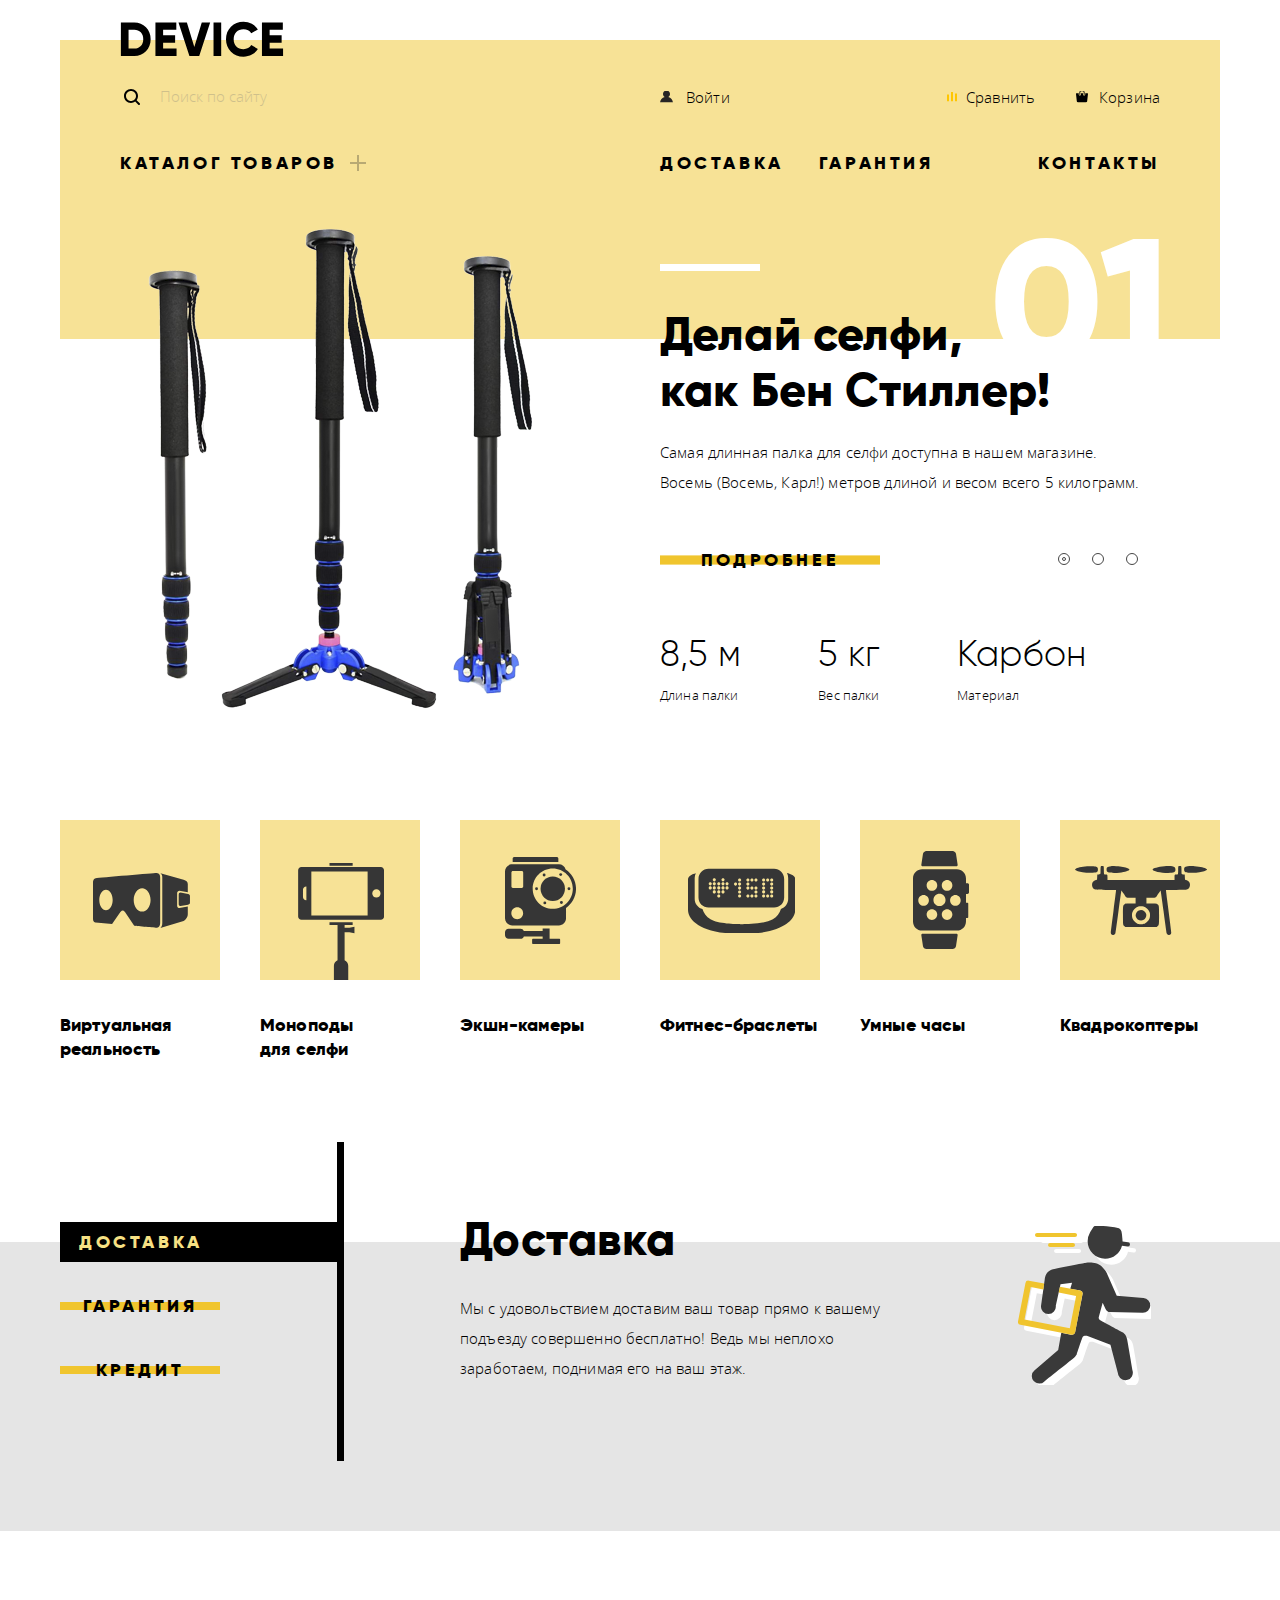
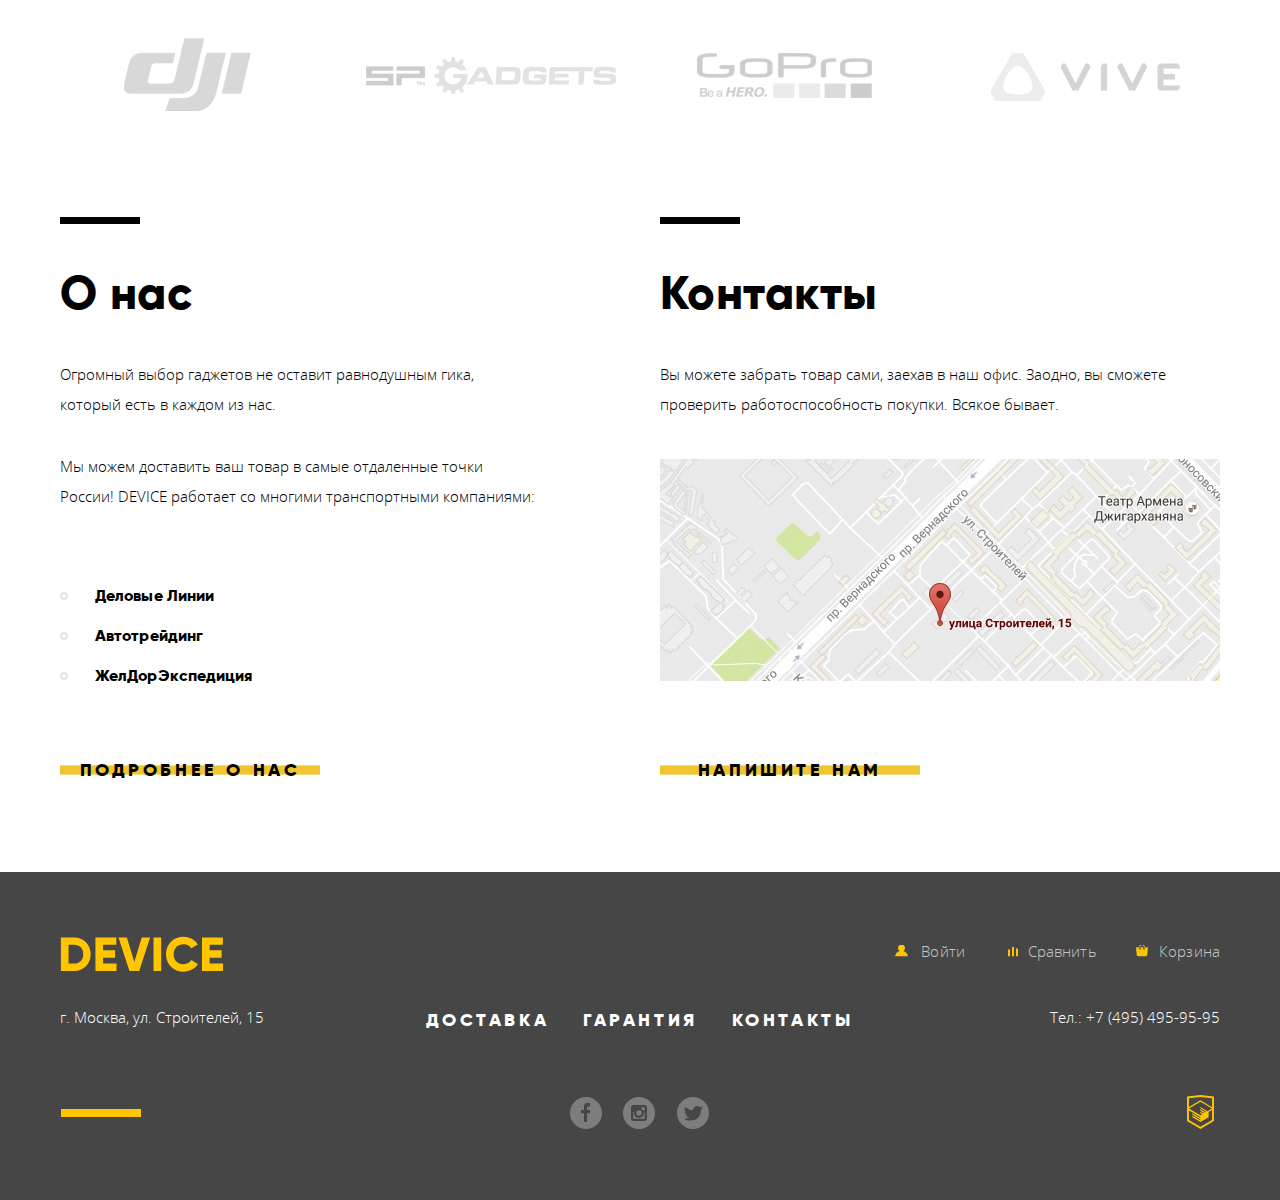
==== index.html @ e6d57156 "удалил нескольк о лишних стилей" ====
<!DOCTYPE html>
<html lang="ru">
  <head>
    <meta charset="utf-8">
    <title>DEVICE | Интернет-магазин гаджетов</title>
    <link href="css/normalize.css" rel="stylesheet">
    <link href="css/style.css" rel="stylesheet">
  </head>
  <body>

    <!-- Шапка сайта -->
    <header class="main-header">
      <nav class="main-navigation">
        <a class="logo-top-margin">
          <img src="img/logo.svg" alt="Логотип «Девайс»" width="164" height="36">
        </a>
        <div class="navigation">
          <ul class="user-navigation list-style behavior">
            <li>
              <form class="search" action="https://echo.htmlacademy.ru" method="post">
                <input class="search-input" type="text" name="search" placeholder="Поиск по сайту" required>
                <button type="submit" class="search-button">Найти</button>
              </form>
            </li>
            <!-- Потом будет формой? -->
          </ul>
          <ul class="user-navigation list-style behavior">
            <li class="login-link"><a class="enter" href="log-in.html">Войти</a></li>
            <li class="compare"><a href="compare.html">Сравнить</a></li>
            <li class="cart"><a href="cart.html">Корзина</a></li>
          </ul>
        </div>
        <div class="navigation">
          <ul class="site-navigation list-style behavior">
          <li class="catalog-pop-up">
              <a href="catalog-all.html">Каталог товаров</a>
              <div class="pop-up-container">
                <ul class="catalog-menu-pop-up list-style">
                  <li><a href="virtual-reality.html">Виртуальная реальность</a></li>
                  <li><a href="catalog.html">Моноподы для селфи</a></li>
                  <li><a href="action-cameras.html">Экшн-камеры</a></li>
                </ul>
                <ul class="catalog-menu-pop-up list-style">
                  <li><a href="trackers.html">Фитнес-браслеты</a></li>
                  <li><a href="smart-watch.html">Умные часы</a></li>
                </ul>
                <ul class="catalog-menu-pop-up list-style">
                  <li><a href="quadrocopters.html">Квадрокоптеры</a></li>
                </ul>
              </div>
            </li>
          </ul>
          <ul class="site-navigation list-style behavior">
            <li><a href="deliverance.html">Доставка</a></li>
            <li class="warranty"><a href="warranty.html">Гарантия</a></li>
            <li><a href="contacts.html">Контакты</a></li>
          </ul>
        </div>
      </nav>
    </header>

    <!-- Главный блок -->
    <main>
      <div class="container">
        <h1 class="visually-hidden">Магазин гаджетов DEVICE</h1>

        <!-- Слайдер -->
        <section class="slider">
          <div class="slider-container">
            <h2 class="visually-hidden">Хиты продаж</h2>
            <input class="visually-hidden" type="radio" name="toggle" id="product-1" checked>
            <input class="visually-hidden" type="radio" name="toggle" id="product-2">
            <input class="visually-hidden" type="radio" name="toggle" id="product-3">
            <div class="slider-controls">
              <label class="slider-controls-item slider-controls-item--1" for="product-1">Первый</label>
              <label class="slider-controls-item slider-controls-item--2" for="product-2">Второй</label>
              <label class="slider-controls-item slider-controls-item--3" for="product-3">Третий</label>
            </div>
            <ul class="slider-list">

              <li class="slider-card">
                <div class="slider-item">
                  <p class="slider-item-heading">Делай селфи,<br> как Бен Стиллер!</p>
                  <p>Самая длинная палка для селфи доступна в&nbsp;нашем магазине.<br> Восемь (Восемь, Карл!) метров длиной и&nbsp;весом всего 5&nbsp;килограмм.</p>
                  <a class="more-about-us yellow-button" href="ben-stillers-selfie.html">Подробнее</a>
                  <ul class="slider-item-options">
                    <li>
                      <p class="option-heading">Длина палки</p>
                      <p>8,5 м</p>
                    </li>
                    <li>
                      <p class="option-heading">Вес палки</p>
                      <p>5 кг</p>
                    </li>
                    <li>
                      <p class="option-heading">Материал</p>
                      <p>Карбон</p>
                    </li>
                  </ul>
                </div>
                <div class="slider-item-image">
                  <img src="img/slider-1.png" alt="Фото самой длинной палки для селфи" width="384" height="486">
                </div>
              </li>

              <li class="slider-card">
                <div class="slider-item">
                  <p class="slider-item-heading">Худеем<br> правильно!</p>
                  <p>Мотивирующие фитнес-браслеты помогут найти в&nbsp;себе силы не&nbsp;пропускать занятия и&nbsp;соблюдать диету.</p>
                  <a class="more-about-us yellow-button" href="trackers.html">Подробнее</a>
                  <ul class="slider-item-options">
                    <li>
                      <p class="option-heading">Без подзарядки</p>
                      <p>48 часов</p>
                    </li>
                  </ul>
                </div>
                <div class="slider-item-image">
                  <img src="img/slider-2.png" alt="Изображение фитнес браслета. Надпись на браслете «Я вижу, что ты снова ешь»" width="345" height="486">
                </div>
              </li>

              <li class="slider-card">
                <div class="slider-item">
                  <p class="slider-item-heading">Порхает как бабочка,<br> жалит как пчела!</p>
                  <p>Этот обычный, на&nbsp;первый взгляд, квадрокоптер оснащен<br> мощным лазером, замаскированным под стандартную камеру.</p>
                  <a class="more-about-us yellow-button" href="laser-quadrocopter.html">Подробнее</a>
                  <ul class="slider-item-options">
                    <li>
                      <p class="option-heading">Дальность полета</p>
                      <p>800 м</p>
                    </li>
                    <li>
                      <p class="option-heading">Радиус поражения</p>
                      <p>50 м</p>
                    </li>
                  </ul>
                </div>
                <div class="slider-item-image">
                  <img src="img/slider-3.png" alt="изображение лазерного квадрокоптера" width="526" height="334">
                </div>
              </li>

            </ul>
          </div>
        </section>
        <section class="range-of-items">
          <h2 class="visually-hidden">Ассортимент</h2>
          <ul class="range-of-items-flex">
            <li class="range-item">
              <a class="range-item-link" href="virtual-reality.html">Виртуальная реальность<span></span></a>
              <p class="range-item-heading"><a href="virtual-reality.html">Виртуальная реальность</a></p>
            </li>
            <li class="range-item">
              <a class="range-item-link" href="catalog.html">Моноподы для селфи<span></span></a>
              <p class="range-item-heading"><a href="catalog.html">Моноподы<br> для селфи</a></p>
            </li>
            <li class="range-item">
              <a class="range-item-link" href="action-cameras.html">Экшн-камеры<span></span></a>
              <p class="range-item-heading"><a href="action-cameras.html">Экшн-камеры</a></p>

            </li>
            <li class="range-item">
              <a class="range-item-link" href="trackers.html">Фитнес-браслеты<span></span></a>
              <p class="range-item-heading"><a href="trackers.html">Фитнес-браслеты</a></p>

            </li>
            <li class="range-item">
              <a class="range-item-link" href="smart-watch.html">Умные часы<span></span></a>
              <p class="range-item-heading"><a href="smart-watch.html">Умные часы</a></p>

            </li>
            <li class="range-item">
              <a class="range-item-link" href="quadrocopters.html">Квадрокоптеры<span></span></a>
              <p class="range-item-heading"><a href="quadrocopters.html">Квадрокоптеры</a></p>

            </li>
          </ul>
        </section>
      </div>

      <section class="advantages-slider">
        <div class="advantages-slider-container container">
          <h2 class="visually-hidden">Наши Преимущества</h2>
          <input class="visually-hidden" type="radio" id="delivery" name="advantages" checked>
          <input class="visually-hidden" type="radio" id="warranty" name="advantages">
          <input class="visually-hidden" type="radio" id="credit" name="advantages">
          <ul class="advantages-slider-controls">
            <li><label class="yellow-button slider-controls-item--1" for="delivery">Доставка</label></li>
            <li><label class="yellow-button slider-controls-item--2" for="warranty">Гарантия</label></li>
            <li><label class="yellow-button slider-controls-item--3" for="credit">Кредит</label></li>
          </ul>
          <ul class="advantages-slider-list">
            <li class="advantages-slider-item">
              <h3>Доставка</h3>
              <p>Мы&nbsp;с&nbsp;удовольствием доставим ваш товар прямо к&nbsp;вашему подъезду совершенно бесплатно! Ведь мы&nbsp;неплохо заработаем, поднимая его на&nbsp;ваш этаж.</p>
            </li>
            <li class="advantages-slider-item">
              <h3>Гарантия</h3>
              <p>Если из-за возгорания купленного у&nbsp;нас товара у&nbsp;вас сгорит дом&nbsp;&mdash; не&nbsp;переживайте, мы&nbsp;выдадим вам новый.<br> Товар, не&nbsp;дом, конечно&nbsp;же.</p>
            </li>
            <li class="advantages-slider-item">
              <h3>Кредит</h3>
              <p>Залезть в&nbsp;долговую яму стало проще! Кредитные<br> консультанты подберут для вас наиболее выгодные<br> условия кредита. Выгодные для нашего банка, разумеется.</p>
            </li>
          </ul>
        </div>
      </section>
      <div class="container">
        <section class="our-partners">
          <h2 class="visually-hidden">Наши Партнеры</h2>
          <ul class="partners-flex">
            <li><a href="dji.com">dji</a></li>
            <li><a href="sp-gadjets.com">sp gadjets</a></li>
            <li><a href="go-pro.com">go pro</a></li>
            <li><a href="vive.com">vive</a></li>
          </ul>
        </section>

        <div class="info-container">
          <section class="about-us info-section">
            <h2>О&nbsp;нас</h2>
            <div class="about-us-wrapper">
              <p>Огромный выбор гаджетов не&nbsp;оставит равнодушным гика, который есть в&nbsp;каждом из&nbsp;нас.</p>
              <p>Мы&nbsp;можем доставить ваш товар в&nbsp;самые отдаленные точки России! DEVICE работает со&nbsp;многими транспортными компаниями:</p>
              <ul>
                <li>Деловые Линии</li>
                <li>Автотрейдинг</li>
                <li>ЖелДорЭкспедиция</li>
              </ul>
            </div>
              <a class="more-about-us yellow-button" href="more-about.html">Подробнее о&nbsp;нас</a>
          </section>

          <section class="contacts info-section">
            <h2>Контакты</h2>
            <p>Вы&nbsp;можете забрать товар сами, заехав в&nbsp;наш офис. Заодно, вы&nbsp;сможете проверить работоспособность покупки. Всякое бывает.</p>
            <div class="map">
              <a href="big-map.html" class="big-map-js"><img src="img/map.jpg" alt="Адрес на карте" width="560" height="222">Увеличить карту с адресом</a>
            </div>
              <a class="write-us-link more-about-us yellow-button" href="write-us.html">Напишите нам</a>
          </section>
        </div>
      </div>
    </main>

    <!-- Подвал сайта -->
    <footer class="main-footer">
      <div class="footer-container">
        <nav class="secondary-navigation">
          <div class="navigation-row">
            <a class="site-logo">
              <img src="img/logo-yellow.svg" alt="Логотип «Девайс»" width="164" height="36">
            </a>
            <ul class="user-navigation user-navigation-behavior nav-main list-style ">
              <li class="login-link"><a class="enter-bottom login-link-footer" href="log-in.html">Войти</a></li>
              <li class="compare"><a class="compare-footer" href="compare.html">Сравнить</a></li>
              <li class="cart"><a class="cart-footer" href="cart.html">Корзина</a></li>
            </ul>
          </div>
          <div class="site-navigation-flex">
            <ul class="site-navigation site-navigation-behavior list-style">
              <li><a href="deliverance.html">Доставка</a></li>
              <li><a href="warranty.html">Гарантия</a></li>
              <li><a href="contacts.html">Контакты</a></li>
            </ul>
            <address class="address">
              <span>г. Москва, ул. Строителей, 15</span>
            </address>
            <address class="address phone">
              <a href="tel:+74954959595">Тел.: +7 (495) 495-95-95</a>
            </address>
            </div>
          </nav>
          <div class="footer-social-flex">
            <ul class="footer-social list-style">
              <li><a class="social-image" href="facebook.com"><img src="img/fb.svg" width="32" height="32" alt="Ссылка на паблик в Фейсбуке">Фейсбук</a></li>
              <li><a class="social-image" href="instagram.com"><img src="img/instagram.svg" width="32" height="32" alt="Ссылка на паблик в Инстаграме">Инстаграм</a></li>
              <li><a class="social-image" href="twitter.com"><img src="img/twitter.svg" width="32" height="32" alt="Ссылка на паблик в Твиттере">Твиттер</a></li>
            </ul>
            <a class="copyright" href="https://htmlacademy.ru/intensive/htmlcss"><img src="img/logo-html.svg" width="27" height="35" alt="Сссылка на страницу интенсивов">Профессиональный онлайн‑курс HTML и CSS</a>
          </div>
      </div>
    </footer>

    <form class="modal write-us-form" action="https://echo.htmlacademy.ru" method="post">
      <div class="write-us-form-container">
        <p class="write-us-form-item">
          <label for="full-name">Ваше имя:</label><br>
          <input type="text" name="full-name" placeholder="Имя Фамилия" id="full-name" required>
        </p>
        <p class="write-us-form-item">
          <label for="email">Ваш e-mail</label><br>
          <input type="text" name="email" placeholder="email@example.com" id="email" required>
        </p>
        <p class="write-us-form-item grow">
          <label for="text">Текст письма</label><br>
          <textarea name="white-us-text" placeholder="В свободной форме" rows="6" id="text"></textarea>
        </p>
        <button class="close-button" type="button"></button>
        <button type="submit" class="yellow-button">Отправить</button>
      </div>
    </form>
    <div class="modal big-map">
      <iframe src="https://www.google.com/maps/embed?pb=!1m18!1m12!1m3!1d3372.7730923632944!2d37.525248474622984!3d55.68710295928225!2m3!1f0!2f0!3f0!3m2!1i1024!2i768!4f13.1!3m3!1m2!1s0x46b54cf65f5c8955%3A0x694710ccd55501e!2z0YPQuy4g0KHRgtGA0L7QuNGC0LXQu9C10LksIDE1LCDQnNC-0YHQutCy0LAsIDExOTMxMQ!5e0!3m2!1sru!2sru!4v1553247876348" width="960" height="559" frameborder="0" style="border:0" allowfullscreen></iframe>
      <p><img src="img/map-big.jpg" alt="Адрес на карте" width="960" height="559"></p>
      <button class="close-button" type="button"></button>
    </div>

    <script src="js/script.js"></script>
  </body>
</html>
---- css/style.css ----
@font-face {
    font-family: "Gilroy";
    src: url("../fonts/gilroyextrabold.woff2") format("woff2"),
         url("../fonts/gilroyextrabold.woff") format("woff");
    font-weight: 800;
    font-style: normal;

}

@font-face {
    font-family: "Gilroy";
    src: url("../fonts/gilroylight.woff2") format("woff2"),
         url("../fonts/gilroylight.woff") format("woff");
    font-weight: 300;
    font-style: normal;

}

@font-face {
  font-family: "Open Sans";
  src: local("Open Sans Light"), local("OpenSans-Light"),
       url("../fonts/opensanslight.woff2") format("woff2"),
       url("../fonts/opensanslight.woff") format("woff");
  font-weight: 300;
  font-style: normal;
}

@keyframes animate {
  0% {
    transform: translateX(-10%);
  };

  100% {
    transform: translateX(110%);
  }
}

body {
  margin: 0;
  padding: 0;
  font-family: "Open Sans", "Arial", sans-serif;
  font-weight: 300;
  font-size: 15px;
  color: #000000;
  line-height: 30px;
  letter-spacing: 0.01em;
  background-color: #ffffff;
}

img {
  max-width: 100%;
  height: auto;
}

.list-style {
  list-style: none;
  padding:0;
  margin: 0;
}

.page-title {
  font-family: "Gilroy", "Arial", sans-serif;
  font-weight: 800;
  font-size: 47px;
  line-height: 48px;
  margin: 0;
  padding: 0;
  margin-bottom: 24px;
}

.breadcrumbs a,
.breadcrumbs-current {
  text-decoration: none;
  color: rgba(0, 0, 0, 0.3);
  padding-right: 37px;
}

.filter ul {
  line-height: 24px;
}

.filter-option:not(:last-child) {
  margin-bottom: 16px;
}

.filter fieldset {
  border-style: none;
  padding: 0;
}

.fieldset-border {
  border-top: 2px solid black;
  margin-bottom: 39px;
}

.fieldset-border legend {
  padding-top: 10px;
  margin-bottom: 26px;
}

.filter legend {
  font-family: "Gilroy", "Arial", sans-serif;
  font-weight: 800;
  font-size: 18px;
  line-height: 24px;
}

.filter-input:disabled + label {
  color: #a6a6a6;
}

.filter label {
  position: relative;
  display: inline-block;
  vertical-align: top;
  margin-left: 40px;
}

.bluetooth-radio {
  line-height: 23px;
  margin-top: 0;
  margin-bottom: 17px;
}

.bluetooth-radio:last-child {
  margin-bottom: 0;
}

input[type="checkbox"] + label::before {
  content: "";
  position: absolute;
  top: 50%;
  left: -40px;
  width: 19px;
  height: 19px;
  margin-top: -12px;
  border: 2px solid #000000;
  border-radius: 3px;
}

input[type="radio"] + label::before {
  content: "";
  position: absolute;
  top: 50%;
  left: -40px;
  width: 17px;
  height: 17px;
  margin-top: -12px;
  border: 4px solid #000000;
  border-radius: 50%;
}

input[type="checkbox"]:checked + label::before {
  content: "";
  position: absolute;
  top: 50%;
  left: -40px;
  width: 25px;
  height: 24px;
  margin-top: -12px;
  background-image: url("../img/checkbox-on.svg");
  background-repeat: no-repeat;
  border: 0;
}

input[type="radio"]:checked + label::before {
  content: "";
  position: absolute;
  top: 50%;
  left: -40px;
  width: 25px;
  height: 24px;
  margin-top: -12px;
  background-image: url("../img/radio-on.svg");
  background-repeat: no-repeat;
  border: 0;
}

input[type="checkbox"] + label:hover::before,
input[type="radio"] + label:hover::before {
  opacity: 0.6;
}

input[type="checkbox"] + label:active::before,
input[type="radio"] + label:active::before {
  opacity: 1;
}

input[type="checkbox"]:disabled + label::before,
input[type="radio"]:disabled + label::before {
  opacity: 0.25;
}

input[type="checkbox"]:focus + label,
input[type="radio"]:focus + label {
  outline: 2px solid rgb(125, 173, 217);
}

.catalog-item-flex {
  margin: 0;
}

.catalog-item-flex a {
  font-family: "Gilroy", "Arial", sans-serif;
  font-weight: 800;
  font-size: 18px;
  text-decoration: none;
  color: #000000;
}

.catalog-item-image {
  margin: 0;
  margin-bottom: 31px;
  font-size: 0;
  line-height: 0;
  position: relative;
}

.catalog-item-image:hover img {
  opacity: 0.7;
}

.catalog-item-image img {
  position: relative;
}

.new::after {
  position: absolute;
  top: 26px;
  right: 25px;
  width: 56px;
  height: 56px;

  content: "new";
  font-family: "Gilroy", "Arial", sans-serif;
  font-weight: 800;
  font-size: 14px;
  line-height: 60px;
  text-align: center;
  text-transform: uppercase;

  color: rgba(0, 0, 0, 0.2);
  border: 2px solid rgba(0, 0, 0, 0.2);
  border-radius: 50%;
}

 .catalog-item-image button{
  display: none;
}

.catalog-item-image:hover .yellow-button {
  display: block;
  position: absolute;
  top: 50%;
  left: 50%;
  transform: translate(-50%, -50%);
}

.catalog-item-image:hover .add-for-comparing {
  display: block;
  position: absolute;
  bottom: 140px;
  left: 50%;
  transform: translateX(-50%);
  margin-top: -40px;
  border: 0;
  padding: 0;
  margin: 0;
  background-color: transparent;
  font-size: 13px;
  color: rgba(0, 0, 0, 0.5);
  z-index: 2;
}

.catalog-item-image .add-for-comparing:hover {
  color: rgba(0, 0, 0, 1);
}

.catalog-item-image .add-for-comparing:active {
  color: rgba(0, 0, 0, 0.2);
}

.behavior a:hover,
.search-input:hover,
.sort-items a:hover,
.breadcrumbs a:hover {
  color: rgba(0, 0, 0, 0.6);
}

.breadcrumbs a:active {
  color: rgba(0, 0, 0, 0.1);
}

.behavior a:hover::before {
  opacity: 0.6;
}

.behavior a:active {
  color: rgba(0, 0, 0, 0.3);
}

.site-logo:hover {
  opacity: 0.6;
}

.behavior a:active::before,
.site-logo:active {
  opacity: 0.3;
}

.search-input:valid,
.search-input:focus{
  opacity: 1;
  border: 0;
}

.main-header {
  width: 1160px;
  padding: 40px 20px 0px 20px;
  margin: 0 auto;
}

.main-navigation {
  padding: 0 60px;
  background-color: #f7e296;
  padding-bottom: 22px;
}

.logo-top-margin {
  display: inline-block;
  vertical-align: top;
  margin-top: -19px;
}

.main-header .user-navigation {
  display: flex;
  justify-content: space-between;
  align-items: center;
  width: 500px;
}

.user-navigation li {
  width: 100px;
}

.user-navigation li:first-child {
  width: 260px;
}

.nav-main li:first-child {
  width: 100px;
}

.user-navigation li:last-child {
  text-align: right;
}

.navigation {
  display: flex;
  justify-content: space-between;
  margin-bottom: 25px;
}

.secondary-navigation .login-link {
  text-align: right;
  margin-right: 18px;
}

.compare-catalog {
  margin-right: 17px;
}

.column-right {
  display: flex;
  justify-content: flex-end;
}

.main-navigation a {
  color: rgba(0, 0, 0, 1);
  text-decoration: none;
}

.main-navigation .logged-in {
  color: rgba(0, 0, 0, 0.3);
}

.main-header .site-navigation {
  display: flex;
  justify-content: space-between;
  width: 500px;
}

.main-navigation .warranty {
  margin-right: auto;
  padding-left: 35px;
}

.site-navigation a {
  font-family: "Gilroy", "Arial", sans-serif;
  font-weight: 800;
  font-size: 18px;
  line-height: 24px;
  text-transform: uppercase;
  letter-spacing: 0.2em;
}

.catalog-menu-pop-up:first-child {
  width: 240px;
}

.catalog-menu-pop-up:nth-child(2) {
  width: 200px;
}

.catalog-menu-pop-up a {
  font-family:"Open Sans", "Arial", sans-serif;
  font-weight: 300;
  text-transform: none;
  letter-spacing: 0.01em;
  font-size: 15px;
  line-height: 36px;
}

.catalog-pop-up {
  position: relative;
  padding-right: 30px;
}

.pop-up-container {
  display: none;
  position: absolute;
}

.catalog-pop-up:hover .pop-up-container {
  display: flex;
  width: 1040px;
  left: -60px;
  padding: 24px 60px 27px;
  background-color: #f7e296;
  z-index: 2;
}

.catalog-pop-up::after {
  content: "";
  position: absolute;
  top: 50%;
  right: 2px;
  width: 16px;
  height: 16px;
  transform: translateY(-50%);
  background-image: url("../img/plus.svg");
}

.about-us p:not(:last-of-type),
.contacts p {
  margin: 0;
  margin-bottom: 32px;
}

.about-us p:last-of-type {
  margin: 0;
  margin-bottom: 65px;
  letter-spacing: normal;
}

.about-us h2,
.contacts h2,
.advantages-slider h3
 {
  font-family: "Gilroy", "Arial", sans-serif;
  font-weight: 800;
  font-size: 47px;
  line-height: 48px;
  margin: 0;
  margin-bottom: 42px;
  letter-spacing: 0.01em;
}

.about-us {
  letter-spacing: 0.1px;
}
.about-us ul {
  font-size: 16px;
  line-height: 40px;
  font-family: "Gilroy", "Arial", sans-serif;
  font-weight: 800;
  margin: 0;
  margin-bottom: 51px;
  padding: 0;
  list-style-type: none;
}

.about-us li {
  position: relative;
  padding-left: 35px;
}

.about-us li::before {
  content: "";
  position: absolute;
  top: 50%;
  left: 0;
  width: 4px;
  height: 4px;
  transform: translateY(-50%);
  background-color: #ffffff;
  border: 2px solid #e5e5e5;
  border-radius: 50%;
}

.container {
  width: 1160px;
  margin: 0px auto;
  padding: 0 20px;
}

.info-container {
  display: flex;
  justify-content: space-between;
  padding-top: 72px;
  margin-bottom: 79px;
}

.info-container p {
  letter-spacing: 0;
}

.visually-hidden {
  position: absolute;

  width: 1px;
  height: 1px;
  margin: -1px;
  border: 0;
  padding: 0;

  white-space: nowrap;

  clip-path: inset(100%);
  clip: rect(0 0 0 0);
  overflow: hidden;
}
.about-us-wrapper {
  width: 477px;
}

.info-section {
  width: 560px;
  position: relative;
}

.info-section::before {
  content: "";
  position: absolute;
  top: -52px;
  width: 80px;
  height: 7px;
  background-color: black;
}

.main-footer {
  background-color: #464646;
  list-style: none;
}

.main-footer a {
  text-decoration: none;
  color: #ffffff;
}

.user-navigation-behavior a {
  color: rgba(255, 255, 255, 0.7);
}

.user-navigation-behavior a:hover,
.site-navigation-behavior a {
  color: rgba(255, 255, 255, 1);
}

.site-navigation-behavior a:hover {
  color: rgba(255, 255, 255, 0.6);
}

.user-navigation-behavior a:active,
.site-navigation-behavior a:active {
  color: rgba(255, 255, 255, 0.3);
}

.user-navigation-behavior a:hover::before,
.footer-social a:hover,
.copyright:hover {
  opacity: 0.6;
}

.user-navigation-behavior a:active::before,
.footer-social a:active,
.copyright:active {
  opacity: 0.3;
}

.copyright {
  font-size: 0;
}

.address {
  letter-spacing: normal;
}

.address span {
  font-style: normal;
  color: #ffffff;
  position: relative;
}

.address span::before {
  content: "";
  position: absolute;
  top: 102px;
  left: 1px;
  height: 8px;
  width: 80px;
  background-color: #ffc600;
}

.modal {
  position: fixed;
  top: 100px;
  left: 50%;
  display: none;
  transform: translateX(-50%);
  box-shadow: 0 10px 20px 0 rgba(4, 6, 6, 0.4);
  width: 960px;
  background-color: white;
  z-index: 5;
}

.big-map {
  line-height: 0;
}

.modal-show {
  display: block;
  animation-name: animate;
  animation-duration: 0.5s;
  animation-iteration-count: 1;
  animation-timing-function: ease;
}

.modal iframe {
  position: relative;
  z-index: 2;

  border: none;
}

.big-map p {
  position: absolute;
  top: 0;
  left: 0;
  z-index: 1;
  line-height: 0;
  margin: 0;
}

.map {
  margin-bottom: 66px;
  font-size: 0;
  line-height: 0;
  padding-top: 8px;
}

.map a {
  font-size: 0;
}

.write-us-form-container {
  display: flex;
  position: relative;
  padding: 100px 100px 80px 100px;
  flex-wrap: wrap;
  justify-content: space-between;
  flex-grow: 1;
}

.close-button {
  content: "";
  position: absolute;
  top: 20px;
  right: 20px;
  width: 55px;
  height: 55px;
  border: 0;
  border-radius: 50%;
  background-image: url("../img/modal-close.svg");
  background-repeat: no-repeat;
  opacity: 0.5;
  z-index: 3;

}

.write-us-form-item {
  flex-basis: 320px;
  padding: 0;
  margin: 0;
}

.write-us-form-item input,
.write-us-form-item textarea {
   width: 320px;
   border: 0;
   background-color: #f2f2f2;
   font-size: 14px;
   line-height: 18px;
   color: inherit;
   padding: 16px 20px;
   outline: none;
}

.write-us-form-item input:hover,
.write-us-form-item textarea:hover {
  background-color: #eaeaea;
}

.write-us-form-item input:focus,
.write-us-form-item textarea:focus {
  outline: 3px solid #f0c52e;
}

.write-us-form-item input:invalid,
.write-us-form-item textarea:invalid {
  background-color: #f6dada;
}

.write-us-form-item textarea {
   width: 720px;
   resize: none;
 }

.write-us-form-item input::placeholder,
.write-us-form-item textarea::placeholder {
  color: rgba(0, 0, 0, 0.4);
}

.write-us-form-item label {
  font-family: "Gilroy", "Arial", sans-serif;
  font-weight: 800;
  font-size: 18px;
  line-height: 24px;
  letter-spacing: 0.01em;
}

.grow {
  flex-grow: 1;
  margin-top: 40px;
}

.footer-container {
  width: 1160px;
  margin: 0px auto;
  padding: 64px 20px 55px 20px;
  background-color: #464646;
}

.navigation-row {
  display: flex;
  justify-content: space-between;
  align-items: flex-start;
  margin-bottom: 27px;
}

.main-footer .user-navigation {
  display: flex;
  justify-content: space-between;
  width: 480px;
}

 .main-footer .nav-main {
  width: 355px;
 }

.site-navigation-flex {
  display: flex;
  justify-content: space-between;
  margin-bottom: 63px;
  line-height: 18px;
}

.site-navigation-flex ul {
  order: 1;
  display: flex;
  width: 428px;
  justify-content: space-between;
  margin-right: 35px;

}
.phone {
  order: 2;
  font-style: normal;
}

.footer-social-flex {
  display: flex;
  justify-content: space-between;
  align-items: center;
}

.footer-social-flex ul {
  display: flex;
  width: 160px;
  justify-content: space-around;
}

.footer-social {
margin-left: 500px;
}

.footer-social a {
  font-size: 0;
}

.main-heading {
  width: 1100px;
  margin: 0px auto 47px auto;
  padding-left: 80px;
  padding-top: 37px;
}

.breadcrumbs {
  display: flex;
  font-size: 14px;
  line-height: 24px;
}

.catalog-list {
  display: flex;
  justify-content: space-between;
  flex-wrap: wrap;
  margin: 25px 0 35px 72px;
  padding:0;
  line-height: 24px;
}

.catalog-item {
  padding-top: 46px;
}

.catalog-item:nth-child(2n) {
  margin-right: 0;
}

.catalog-item-description {
  display: flex;
  align-items: baseline;
  justify-content: space-between;
}

.catalog-item-description h3 {
  font-family: "Gilroy", "Arial", sans-serif;
  font-weight: 800px;
  font-size: 18px;
  width: 260px;
}

.catalog-item-price {
  font-family: "Gilroy", "Arial", sans-serif;
  font-weight: 300px;
  font-size: 16px;
}

.catalog-item-description h3,
.catalog-item-description p {
  margin: 0;
}

.top-row {
  background-image: linear-gradient(to right, #dbdbdb 0, #dbdbdb 40%, #ebebeb 40%, #ebebeb 100%);
}

.bottom-row {
  background-image: linear-gradient(to right, #ebebeb 0, #ebebeb 40%, #fff 40%, #fff 100%);
}

.row {
  display: flex;
  align-items: stretch;
}
.filters-header-left {
  width: 328px;
  background-color: #dbdbdb;
  padding: 18px 0 21px 0;
  letter-spacing: 0.2em;
}

.filters-header-right {
  flex-grow: 1;
  background-color: #ebebeb;
  padding: 18px 0 16px 73px;
}

.filters-description {
  width: 328px;
  background-color: #ebebeb;
  padding-top: 69px;
}

.filters-description form {
  margin-left: 58px;
  margin-right: 70px;
  font-size: 14px;
}

.catalog {
  flex-grow: 1;
  background-color: #fff;
  margin: 0px auto;
  width: 800px;
}

.search {
  width: 440px;
  display: flex;
  position: relative;
}

.search-items {
  font-size: 0;
}

.search::before {
  content: "";
  position: absolute;
  top: 50%;
  left: 4px;
  width: 16px;
  height: 16px;
  transform: translateY(-50%);
  background-image: url("../img/search.svg");
}
.search-input {
  border: 0;
  background-color: transparent;
  opacity: 0.3;
  padding-left: 40px;
  width: 310px;
  font-family: inherit;
  font-size: inherit;
  color: inherit;
  line-height: inherit;
  border-bottom: 2px solid transparent;
  height: 49px;
}

.search-input:active,
.search-input:hover,
.search-input:focus {
    outline: 0;
    outline-offset: 0;
}
.search-input:focus,
 .search-input:valid {
  border-bottom: 2px solid black;
}

.search-button {
  font-family: inherit;
  font-size: inherit;
  color: inherit;
  line-height: 15px;
  padding: 15px 20px;
  border: 2px solid black;
  display: none;
  background-color: transparent;
  transition: all 0.1s ease-in;
}

.search-input:focus + .search-button,
.search-input:valid + .search-button {
  display: block;
}

.search-button:hover {
  background-color: black;
  color: white;
}

.search-button:active {
  color: rgba(255, 255, 255, 0.3);
}

.yellow-button {
  position: relative;
  display: inline-block;
  vertical-align: top;
  background-color: transparent;
  padding: 11px 10px;
  border: 0;
  text-transform: uppercase;
  font-weight: 800;
  font-family: "Gilroy", "Arial", sans-serif;
  font-size: 18px;
  letter-spacing: 0.2em;
  width: 200px;
  z-index: 2;
  cursor: pointer;
}

.more-about-us {
  line-height: 24px;
  text-decoration: none;
  color: #000000;
  text-align: center;
  width: 240px;
}

 .yellow-button::before {
  content: "";
  position: absolute;
  top: 0px;
  left: 0px;
  width: 100%;
  height: 100%;
  background-color: #f0c52e;
  z-index: -1;
  transform: scaleY(0.2);
  transition: transform 0.3s ease-in-out;
}

.yellow-button:hover::before {
  transform: scaleY(1);
}

.yellow-button:active {
  color: rgba(0, 0, 0, 0.3);
}

.filt {
  display: inline;
  margin-left: 60px;
}

.sort {
  display: inline-block;
  vertical-align: middle;
  width: 160px;
}

.filter-font {
  font-family: "Gilroy", "Arial", sans-serif;
  font-weight: 800;
  line-height: 24px;
  font-size: 16px;
  letter-spacing: 0.2em;
  text-transform: uppercase;
  margin-top: 0;
  margin-bottom: 0;
}

.sort-items {
  display: inline-flex;
  justify-content: space-between;
  flex-wrap: wrap;
  width: 311px;
  list-style: none;
  padding: 0;
  margin: 0;
  margin-left: 21px;
}

.sort-items li {
  margin-left: 13px;
  margin-right: 7px;
}

.sort-items a {
  text-decoration: none;
  color: rgba(0, 0, 0, 0.3);
  letter-spacing: normal;
}

.sort-items a:active {
  color: rgba(0, 0, 0, 1);
}
.sort-arrows {
  display: inline-flex;
  width: 42px;
  line-height: 20px;
  justify-content: space-between;
  float: right;
  list-style: none;
  margin: 0;
  padding: 0;
}

.arrow {
  display: inline-block;
  vertical-align: top;
  position: relative;
  font-size: 0;
  margin-right: 8px;
  opacity: 0.2;
}

.arrow:last-child {
  margin: 0;
}

.arrow::before {
  content: "";
  position: absolute;
  border: 10px solid black;
  border-right-width: 6px;
  border-left-width: 6px;
  border-right-color: transparent;
  border-left-color: transparent;
}

.arrow-up::before {
  border-top-width: 0px;
  top: 11px;
}

.arrow-down::before {
  border-bottom-width: 0px;
  top: 11px;
  right: 0px;
}

.arrow:hover {
  opacity: 0.4;
}

.arrow:active,
.close-button:hover {
  opacity: 1;
}

.close-button:active {
  opacity: 0.3;
}

.breadcrumbs li {
  position: relative;
  color: rgba(0, 0, 0, 0.3);
}
.breadcrumbs li:not(:last-child)::after {
  position: absolute;
  top: 10px;
  right: 19px;
  content: "";
  height: 4px;
  width: 4px;
  border-bottom: 1px solid black;
  border-right: 1px solid black;
  transform: rotate(-45deg);
}

.breadcrumbs li:nth-child(2)::after {
  top: 10px;
  right: 16px;
}

.user-navigation a:not(.logged-in) {
  position: relative;
  padding-left: 26px;
}

.logged-in-footer {
  padding-left: 18px;
}

 .logged-in-header {
  color: rgba(0, 0, 0, 0.3);
  padding-left: 14px;
}

.secondary-navigation .logged-in-footer {
  color: rgba(255, 255, 255, 0.3);
}

/* Картинки перед ссылками меню  user-navigation */

.user-navigation a::before {
  content: "";
  position: absolute;
  top: 50%;
  left: 0px;
  transform: translateY(-50%);
  width: 19px;
  height: 15px;
  background-repeat: no-repeat;
}

.enter::before {
  background-image: url("../img/user.svg");
  background-position: 0px 1px;
}
.compare a::before {
  background-image: url("../img/compare.svg");
  background-position: 74% 54%;
}
.cart a::before {
  background-image: url("../img/cart.svg");
  background-position: 49% 49%;
}
.enter-bottom::before {
  background-image: url("../img/user-yellow.svg");
  background-position: 0px 1px;
}
.compare .compare-footer::before {
  background-image: url("../img/compare-yellow.svg");
  background-position: 74% 54%;
}
.cart .cart-footer::before {
  background-image: url("../img/cart-yellow.svg");
  background-position: 49% 49%;
}

/* Картинки перед ссылками меню  user-navigation */

/* Пагинация */

.pagination {
  display: flex;
  justify-content: space-between;
  margin: 0;
  margin-left: 75px;
  margin-bottom: 77px;
  padding: 0;
  list-style: none;
  background-color: #ebebeb;
}

.pagination li {
  display: flex;
}

.pagination a {
  min-width: 20px;
  font-family: "Gilroy", "Arial", sans-serif;
  font-weight: 800;
  font-size: 16px;
  text-align: center;
  text-decoration: none;
  text-transform: uppercase;
  letter-spacing: 0.2em;
  color: rgba(0, 0, 0, 1);
}

.prev {
  padding: 22px 30px 17px 30px;
}
.numbers {
  padding: 22px 30px 17px 46px;
}
.next {
  padding: 22px 25px 17px 35px;
}

.numbers a {
  padding: 0 12px;
  color: rgba(0, 0, 0, 0.3);
}

.numbers .active {
  color: rgba(0, 0, 0, 1);
}

.numbers a:hover {
  color: rgba(0, 0, 0, 0.6);
}

.numbers a:active {
  color: rgba(0, 0, 0, 1);
}

.page:hover {
  background-color: #d9d9d9;
}

.page:active {
  color: rgba(0, 0, 0, 0.3);
}

/* Пагинация */

.filter-item {
  font-family: "Gilroy", "Arial", sans-serif;
  font-weight: 300;
  margin: 0;
  padding: 0;
  border: none;
}

.filter-item legend {
  margin-bottom: 23px;
}
.range-controls {
  position: relative;
  height: 11px;
  margin-bottom: 3px;
  padding-top: 9px;
}

.range-controls .scale {
  height: 2px;
  background-color: #d8d8d8;
}

.range-controls .bar {
  width: 70%;
  height: 2px;
  background: #91C92F;
}

.range-controls .toggle {
  position: absolute;
  top: 0px;
  left: 0px;
  width: 4px;
  height: 4px;
  padding: 2px;
  border: 8px solid #ffffff;
  background-color: #ababab;
  border-radius: 50%;
  box-shadow: 0 2px 4px 0 #cfcfcf;
  cursor: pointer;
}

.range-controls .toggle-min {
  left: -5px;
}

.range-controls .toggle-max {
  left: 107px;
}

.range-controls .toggle:active {
  border: 9px solid #ffffff;
}

.price-controls {
  font-size: 0;
  line-height: 16px;
}

.price-controls label {
  display: inline-block;
  vertical-align: middle;
  width: 45%;
  font-size: 14px;
  margin-left: 0;
  color: rgba(0, 0, 0, 0.2);
}

.price-controls input {
  width: 40px;
  font-family: "Gilroy", "Arial", sans-serif;
  font-weight: 300;
  font-size: 14px;
  text-align: left;
  color: rgba(0, 0, 0, 0.2);
  background-color: transparent;
  border: 0;
}

/* Слайдер */

/* .slider-container {
  box-sizing: border-box;
} */

.slider-item {
  position: relative;
  width: 560px;
  z-index: 2;
}

.slider-card {
  display: none;
}

.slider-item::before {
  content: "";
  position: absolute;
  top: 39px;
  width: 100px;
  height: 7px;
  background-color: rgba(255, 255, 255, 1);
}

.slider-card::after {
  position: absolute;
  top: -12px;
  right: 49px;
  font-family: "Gilroy", "Arial", sans-serif;
  font-weight: 800;
  font-size: 179.2px;
  line-height: 179.2px;
  color: rgba(255, 255, 255, 1);
  z-index: 1;
}

.slider-card:nth-child(1)::after {
  content: "01";
}

.slider-card:nth-child(2)::after {
  content: "02";
}

.slider-card:nth-child(3)::after {
  content: "03";
}

.slider {
  position: relative;
  background-image: linear-gradient(to bottom, #f7e296 0, #f7e296 114px, #ffffff 114px, #ffffff 100%);
}

.slider-list,
.slider-list ul {
  margin: 0;
  padding: 0;
  list-style: none;
}

.slider-item .slider-item-heading {
  max-width: 500px;
  margin: 0;
  margin-bottom: 19px;
  padding-top: 81px;
  font-family: "Gilroy", "Arial", sans-serif;
  font-weight: 800;
  font-size: 47px;
  line-height: 56px;
}

.slider-item p {
  max-width: 500px;
  margin: 0;
  margin-bottom: 40px;
}

.slider-item-options .option-heading {
  font-size: 13px;
  font-family: "Open Sans", "Arial", sans-serif;
  font-weight: 300;
  line-height: 20px;
  margin: 0;
}

.slider-item-options p {
  font-family: "Gilroy", "Arial", sans-serif;
  font-weight: 300;
  font-size: 36px;
  line-height: 48px;
  margin-bottom: 7px;
}

.slider-controls {
  position: absolute;
  right: 70px;
  bottom: 132px;
  z-index: 10;
  font-size: 0;
}

.slider-controls label {
  position: relative;
  display: inline-block;
  vertical-align: top;
  width: 10px;
  height: 10px;
  border-radius: 50%;
  cursor: pointer;
  padding: 5px 9px;
  margin-left: 3px;
  margin-right: 3px;
}

.slider-controls label::after {
  content: "";
  position: absolute;
  top: 50%;
  left: 50%;
  z-index: 1;
  margin-left: -7px;
  margin-top: -6px;
  width: 10px;
  height: 10px;
  border: 1px solid #464646;
  border-radius: 50%;
  background: #ffffff;
}

#product-1:checked ~ .slider-list .slider-card:nth-child(1) {
  display: flex;
  flex-direction: row-reverse;
  justify-content: space-between;
}

#product-2:checked ~ .slider-list .slider-card:nth-child(2) {
  display: flex;
  flex-direction: row-reverse;
  justify-content: space-between;
}

#product-3:checked ~ .slider-list .slider-card:nth-child(3) {
  display: flex;
  flex-direction: row-reverse;
  justify-content: space-between;
}
#product-1:checked ~ .slider-controls .slider-controls-item--1::before,
#product-2:checked ~ .slider-controls .slider-controls-item--2::before,
#product-3:checked ~ .slider-controls .slider-controls-item--3::before {
  content: "";

  position: absolute;
  left: 50%;
  top: 50%;
  z-index: 2;

  width: 2px;
  height: 2px;
  margin-top: -2px;
  margin-left: -3px;

  background-color: inherit;
  border: 1px solid #464646;
  border-radius: 50%;
}

.slider-item-image {
  width: 560px;
  min-height: 486px;
  display: flex;
  justify-content: center;
  align-items: center;

}

.slider-item .yellow-button {
  margin-bottom: 47px;
}

.slider-item .more-about-us {
  width: 200px;
}

.slider-item-options {
  display: flex;
  justify-content: space-between;
  max-width: 426px;
}

 .slider-card:nth-child(3) .slider-item-options {
   width: 280px;
 }

.slider-item-options li {
  display: flex;
  flex-direction: column-reverse;
}
/* Слайдер */

/* Ассортимент */

.range-of-items {
  padding-top: 109px;
  margin-bottom: 181px;
}

.range-of-items-flex {
  margin: 0;
  padding: 0;
  list-style: none;
  display: flex;
  justify-content: space-between;
}

.range-item {
  max-width: 160px;
}

.range-item-heading {
  margin: 0;
  font-family: "Gilroy", "Arial", sans-serif;
  font-weight: 800;
  line-height: 24px;
  font-size: 18px;
  width: 160px;
}

.range-item .range-item-link {
  display: flex;
  justify-content: center;
  align-items: center;
  width: 160px;
  height: 160px;
  background: rgba(240, 197, 46, 0.5) no-repeat 50% 50%;
  font-size: 0;
  margin-bottom: 33px;
}

.range-item:nth-child(2) .range-item-link {
  align-items: flex-end;
}

.range-item-link span {
  display: block;
  background-repeat: no-repeat;
  width: auto;
}

.range-item a {
  text-decoration: none;
  color: rgba(0, 0, 0, 1);
}

.range-item:nth-child(1) span {
  background-image: url("../img/popular-1.svg");
  width: 97px;
  height: 55px;
}
.range-item:nth-child(2) span {
  background-image: url("../img/popular-2.svg");
  width: 86px;
  height: 117px;
}
.range-item:nth-child(3) span {
  background-image: url("../img/popular-3.svg");
  width: 71px;
  height: 87px;
}
.range-item:nth-child(4)  span {
  background-image: url("../img/popular-4.svg");
  width: 107px;
  height: 65px;
}
.range-item:nth-child(5)  span {
  background-image: url("../img/popular-5.svg");
  width: 56px;
  height: 98px;
}
.range-item:nth-child(6)  span {
  background-image: url("../img/popular-6.svg");
  width: 132px;
  height: 69px;
}

.range-item-link:hover,
.range-item h3:hover + .range-item-link {
  background-color: rgba(240, 197, 46, 1);
}

 .range-item-link:active span {
  opacity: 0.3;
}

.our-partners {
  margin-bottom: 71px;
}

.partners-flex {
  display: flex;
  justify-content: space-between;
  list-style: none;
  margin: 0;
  padding:0;
}

.partners-flex a {
  width: 260px;
  height: 100px;
  display: inline-block;
  vertical-align: top;
  font-size: 0;
}

.partners-flex li:first-child {
  background-image: url("../img/logo-1.png");
}
.partners-flex li:first-child:hover {
  background-image: url("../img/logo-1-color.png");
}

.partners-flex li:nth-child(2) {
  background-image: url("../img/logo-3.png");
}
.partners-flex li:nth-child(2):hover {
  background-image: url("../img/logo-3-color.png");
}

.partners-flex li:nth-child(3) {
  background-image: url("../img/logo-2.png");
}
.partners-flex li:nth-child(3):hover {
  background-image: url("../img/logo-2-color.png");
}

.partners-flex li:last-child {
  background-image: url("../img/logo-4.png");
}
.partners-flex li:last-child:hover {
  background-image: url("../img/logo-4-color.png");
}

/* Нижний слайдер */

.advantages-slider {
  margin-bottom: 95px;
  background-color: #e5e5e5;
}

.advantages-slider-list {
  margin: 0;
  padding:0;
  width: 760px;
  list-style: none;
}

.advantages-slider-item {
  display: none;
  position: relative;
  margin-top: -27px;
}

.advantages-slider-container {
  display: flex;
  align-items: flex-start;
  padding-bottom: 129px;
}

.advantages-slider-controls {
  position: relative;
  display: flex;
  flex-direction: column;
  justify-content: space-around;
  width: 400px;
  padding: 0;
  margin: 0;
  margin-top: -32px;
  list-style: none;
}

.advantages-slider-controls  .yellow-button {
  padding-top: 8px;
  padding-bottom: 8px;
}

.advantages-slider-controls::after {
  content: "";
  position: absolute;
  right: 116px;
  top: -68px;
  width: 7px;
  bottom: -59px;
  background-color: black;
}

.advantages-slider-controls label {
  text-align: center;
  line-height: 24px;
  width: 140px;
}

.advantages-slider-controls li {
  margin: 12px 0px;
}

.advantages-slider-item h3 {
  margin-bottom: 30px;
}

.advantages-slider-item p {
  max-width: 460px;
  margin: 0;
  margin-bottom: 18px;
}

#delivery:checked ~ .advantages-slider-list .advantages-slider-item:nth-child(1) {
  display: block;
}

#warranty:checked ~ .advantages-slider-list .advantages-slider-item:nth-child(2) {
    display: block;
}

#credit:checked ~ .advantages-slider-list .advantages-slider-item:nth-child(3) {
    display: block;
}
#delivery:checked ~ .advantages-slider-controls .slider-controls-item--1::before,
#warranty:checked ~ .advantages-slider-controls .slider-controls-item--2::before,
#credit:checked ~ .advantages-slider-controls .slider-controls-item--3::before {
  transform: scale(1);
  background-color: rgba(0, 0, 0, 1);
}

#delivery:checked ~ .advantages-slider-controls .slider-controls-item--1,
#warranty:checked ~ .advantages-slider-controls .slider-controls-item--2,
#credit:checked ~ .advantages-slider-controls .slider-controls-item--3 {
  color: #f7e184;
  padding: 8px 128px 8px 11px;
  transition: ease-in;
  transition-duration: 0.3s;
}

.advantages-slider-item::after {
  content: "";
  position: absolute;
  top: 11px;
  right: 69px;
}

.advantages-slider-item:nth-child(1)::after {
  width: 133px;
  height: 159px;
  background-image: url("../img/delivery.svg");
}

.advantages-slider-item:nth-child(2)::after {
  width: 171px;
  height: 194px;
  background-image: url("../img/warranty.svg");
}

.advantages-slider-item:nth-child(3)::after {
  width: 156px;
  height: 186px;
  background-image: url("../img/credit.svg");
}
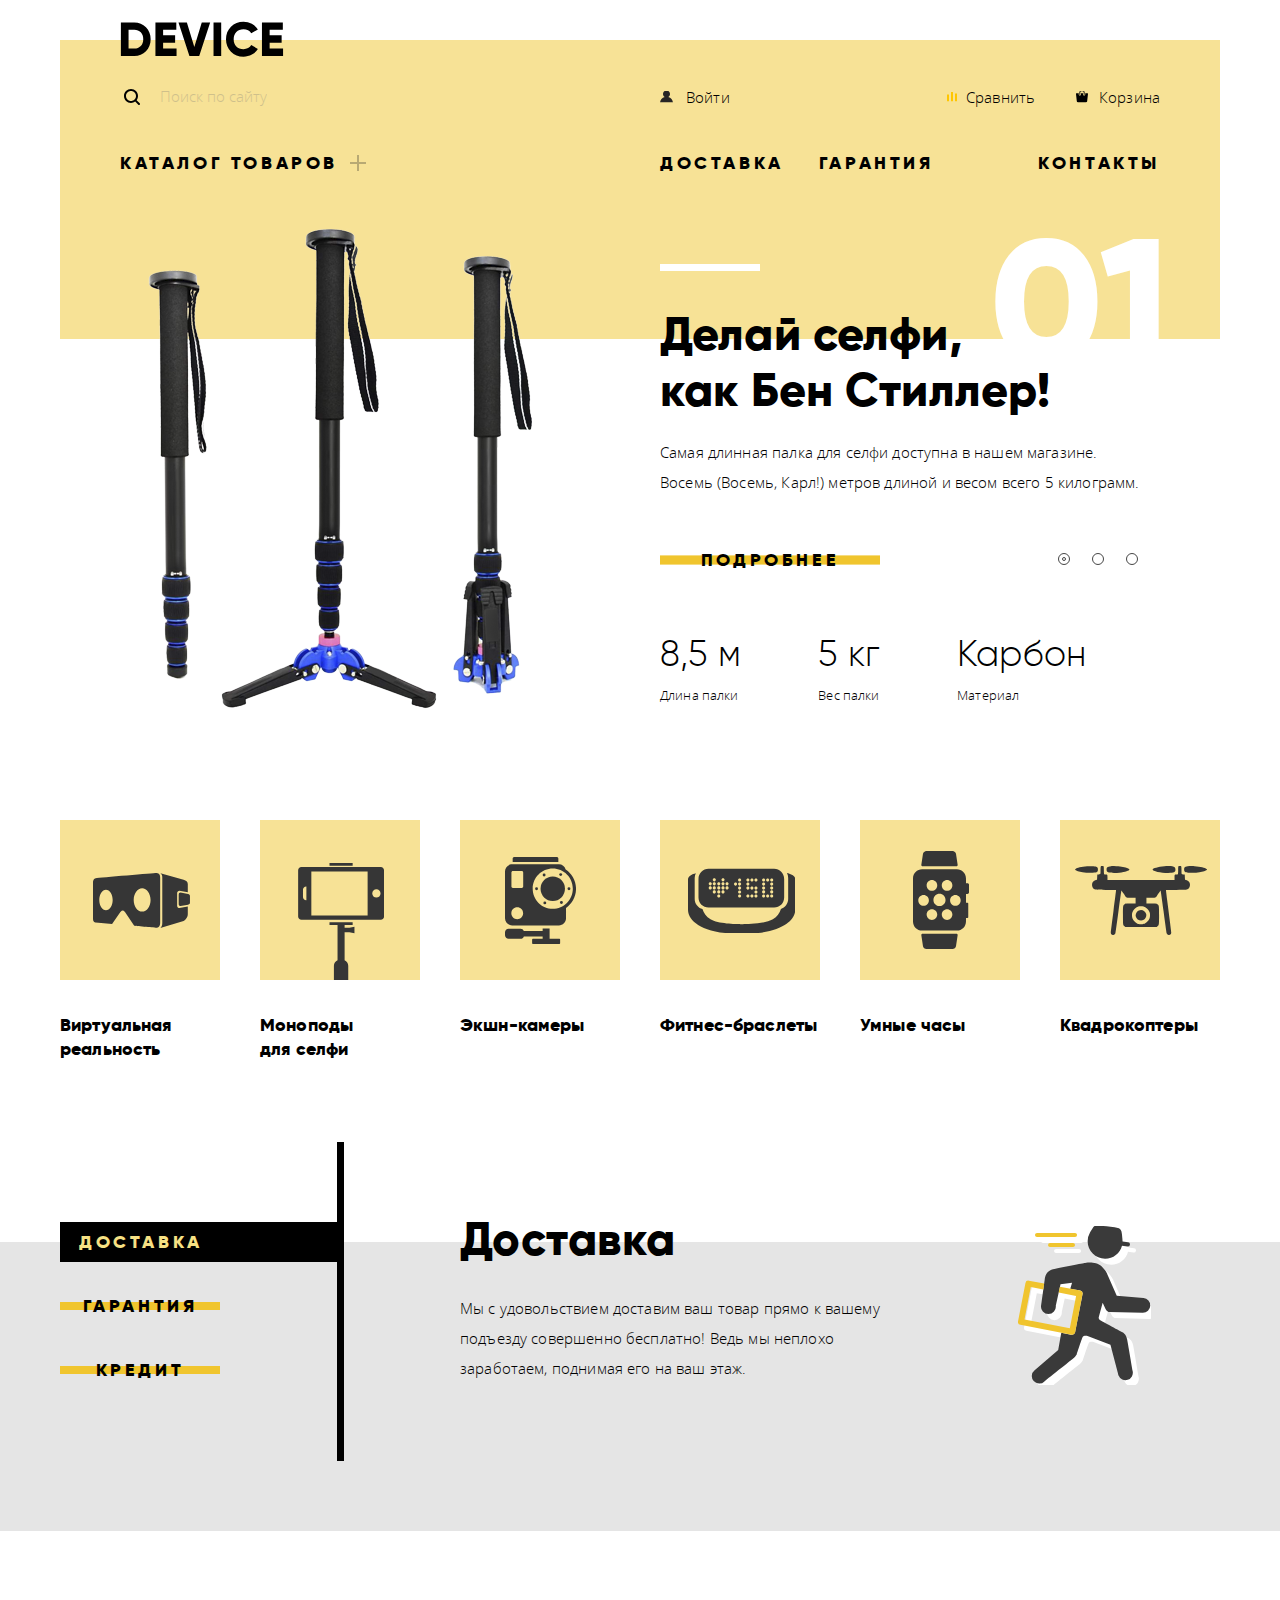
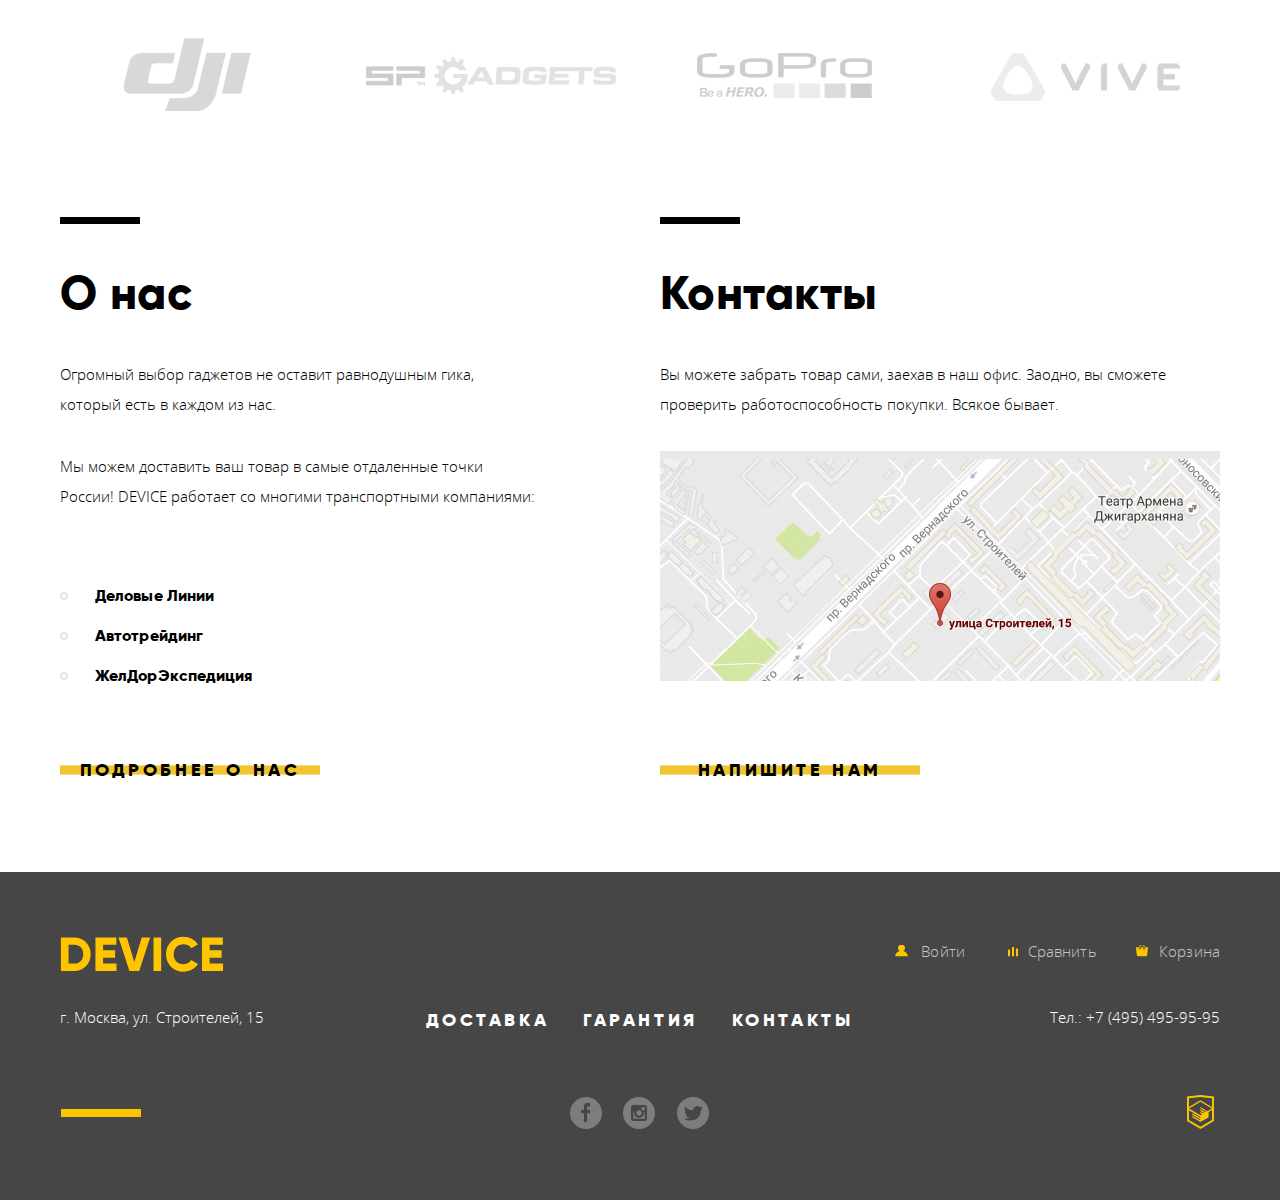
==== commit b6cde89d: "добавлен фон на картинки и т. д" ====
--- a/index.html
+++ b/index.html
@@ -3,7 +3,7 @@
   <head>
     <meta charset="utf-8">
     <title>DEVICE | Интернет-магазин гаджетов</title>
-    <link href="css/normalize.css" rel="stylesheet">
+    <link href="css/min.normalize.css" rel="stylesheet">
     <link href="css/style.css" rel="stylesheet">
   </head>
   <body>
@@ -307,6 +307,6 @@
       <button class="close-button" type="button"></button>
     </div>
 
-    <script src="js/script.js"></script>
+    <script src="js/min.script.js"></script>
   </body>
 </html>
--- a/css/style.css
+++ b/css/style.css
@@ -30,7 +30,7 @@
     transform: translateX(-10%);
   };
 
-  100% {
+100% {
     transform: translateX(110%);
   }
 }
@@ -214,6 +214,7 @@
   font-size: 0;
   line-height: 0;
   position: relative;
+  background-color: #eeeeee;
 }
 
 .catalog-item-image:hover img {
@@ -624,10 +625,11 @@
 
 .modal {
   position: fixed;
-  top: 100px;
+  top: 50%;
   left: 50%;
+  margin-left: -480px;
+  margin-top: -280px;
   display: none;
-  transform: translateX(-50%);
   box-shadow: 0 10px 20px 0 rgba(4, 6, 6, 0.4);
   width: 960px;
   background-color: white;
@@ -667,6 +669,7 @@
   font-size: 0;
   line-height: 0;
   padding-top: 8px;
+  background-color: #e9e9e9;
 }
 
 .map a {
@@ -856,14 +859,14 @@
 
 .catalog-item-description h3 {
   font-family: "Gilroy", "Arial", sans-serif;
-  font-weight: 800px;
+  font-weight: 800;
   font-size: 18px;
   width: 260px;
 }
 
 .catalog-item-price {
   font-family: "Gilroy", "Arial", sans-serif;
-  font-weight: 300px;
+  font-weight: 300;
   font-size: 16px;
 }
 
@@ -1365,14 +1368,11 @@
 
 /* Слайдер */
 
-/* .slider-container {
-  box-sizing: border-box;
-} */
-
 .slider-item {
   position: relative;
   width: 560px;
   z-index: 2;
+  padding-top: 81px;
 }
 
 .slider-card {
@@ -1428,7 +1428,6 @@
   max-width: 500px;
   margin: 0;
   margin-bottom: 19px;
-  padding-top: 81px;
   font-family: "Gilroy", "Arial", sans-serif;
   font-weight: 800;
   font-size: 47px;
@@ -1519,12 +1518,10 @@
   left: 50%;
   top: 50%;
   z-index: 2;
-
   width: 2px;
   height: 2px;
   margin-top: -2px;
   margin-left: -3px;
-
   background-color: inherit;
   border: 1px solid #464646;
   border-radius: 50%;
@@ -1536,7 +1533,6 @@
   display: flex;
   justify-content: center;
   align-items: center;
-
 }
 
 .slider-item .yellow-button {
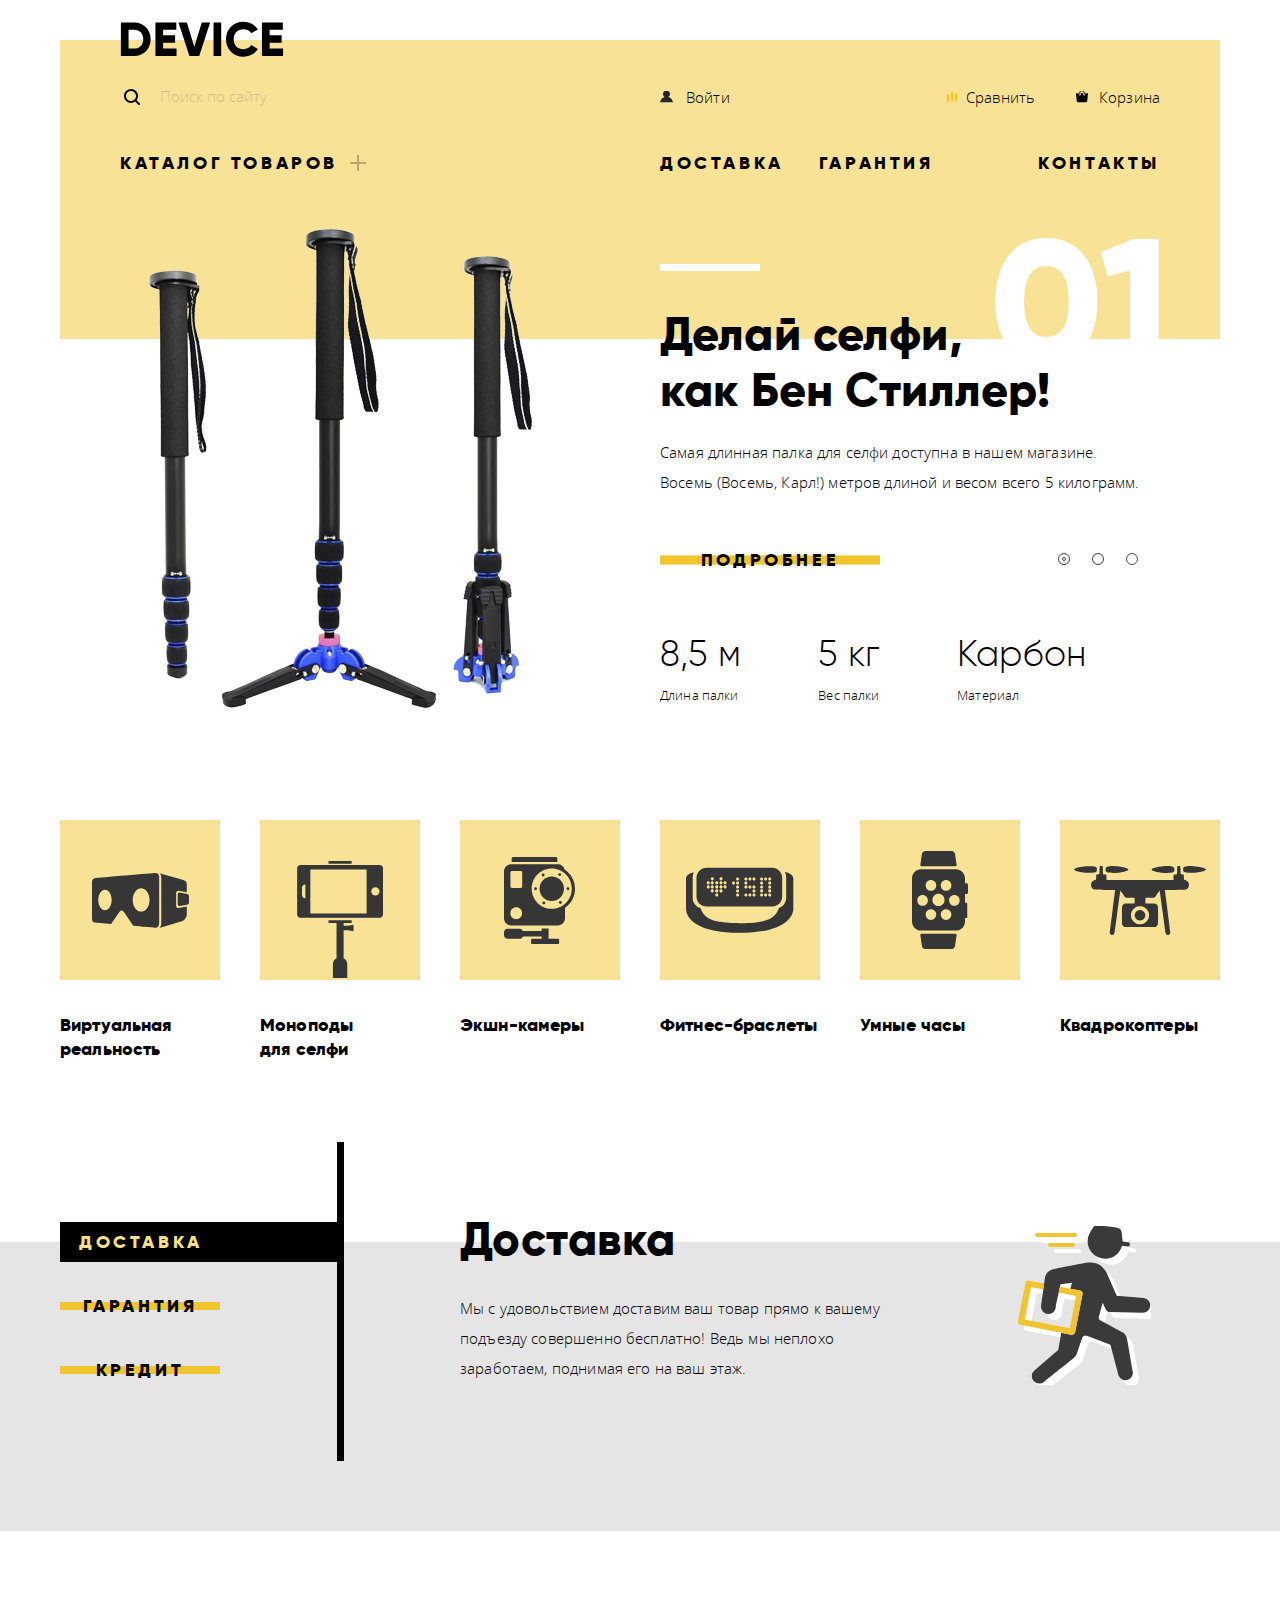
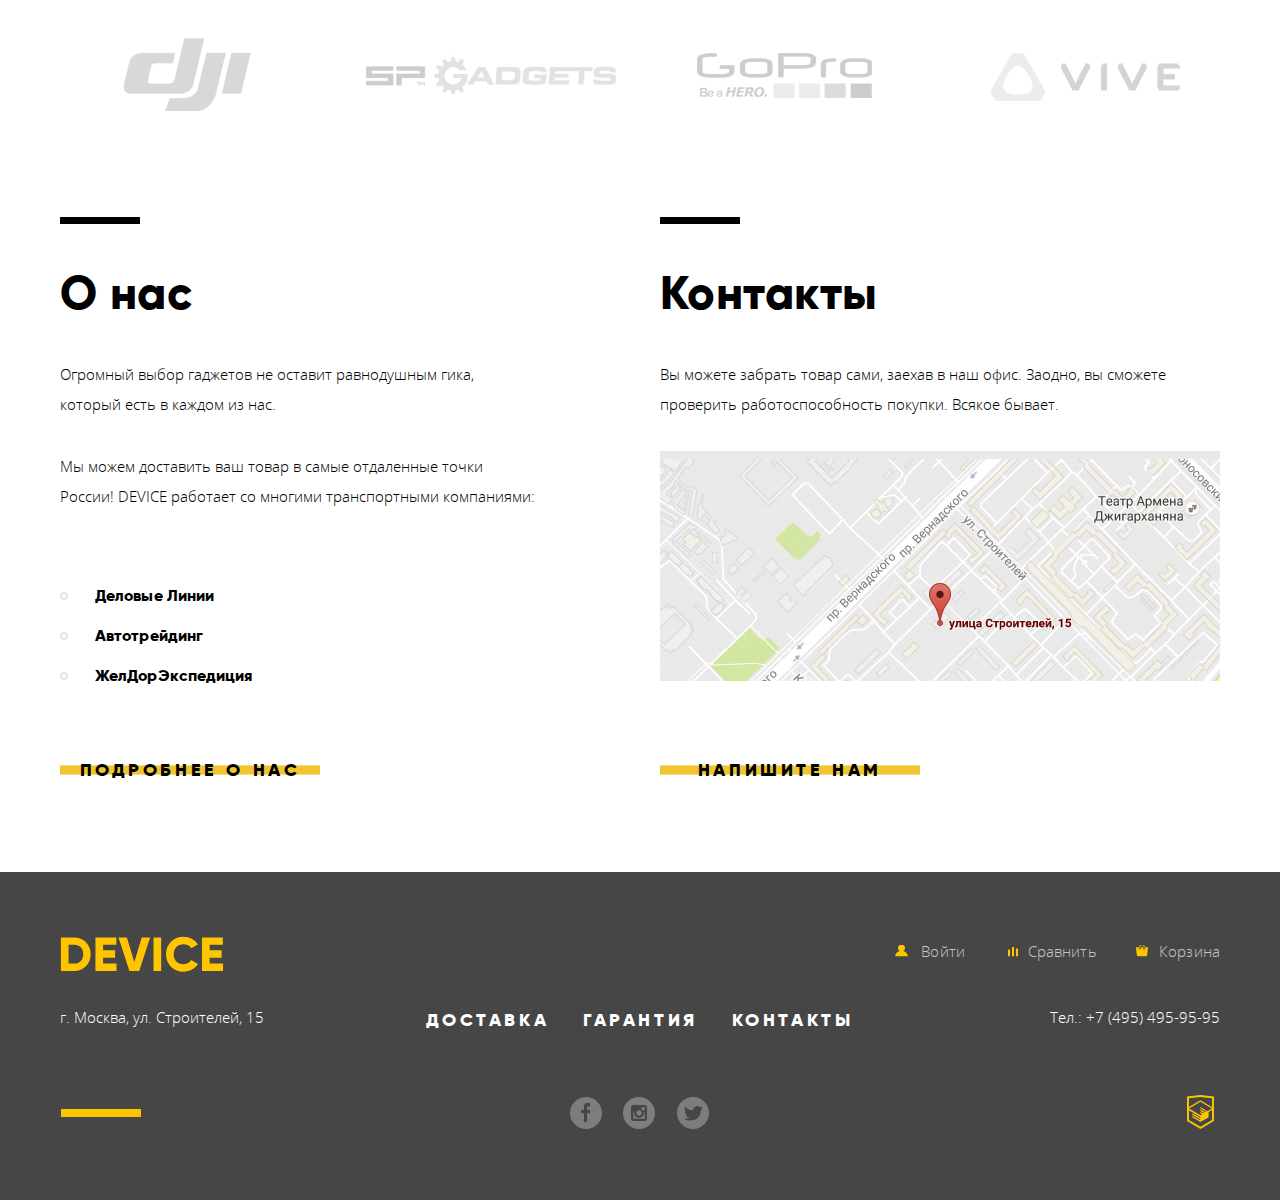
==== commit 3febbbfa: "Исправил товары в желтых кубиках на главной" ====
--- a/index.html
+++ b/index.html
@@ -3,12 +3,12 @@
   <head>
     <meta charset="utf-8">
     <title>DEVICE | Интернет-магазин гаджетов</title>
-    <link href="css/min.normalize.css" rel="stylesheet">
+    <link href="css/normalize.css" rel="stylesheet">
     <link href="css/style.css" rel="stylesheet">
   </head>
   <body>
 
-    <!-- Шапка сайта -->
+
     <header class="main-header">
       <nav class="main-navigation">
         <a class="logo-top-margin">
@@ -22,7 +22,7 @@
                 <button type="submit" class="search-button">Найти</button>
               </form>
             </li>
-            <!-- Потом будет формой? -->
+
           </ul>
           <ul class="user-navigation list-style behavior">
             <li class="login-link"><a class="enter" href="log-in.html">Войти</a></li>
@@ -59,12 +59,12 @@
       </nav>
     </header>
 
-    <!-- Главный блок -->
+
     <main>
       <div class="container">
         <h1 class="visually-hidden">Магазин гаджетов DEVICE</h1>
 
-        <!-- Слайдер -->
+
         <section class="slider">
           <div class="slider-container">
             <h2 class="visually-hidden">Хиты продаж</h2>
@@ -148,32 +148,22 @@
           <h2 class="visually-hidden">Ассортимент</h2>
           <ul class="range-of-items-flex">
             <li class="range-item">
-              <a class="range-item-link" href="virtual-reality.html">Виртуальная реальность<span></span></a>
               <p class="range-item-heading"><a href="virtual-reality.html">Виртуальная реальность</a></p>
             </li>
             <li class="range-item">
-              <a class="range-item-link" href="catalog.html">Моноподы для селфи<span></span></a>
               <p class="range-item-heading"><a href="catalog.html">Моноподы<br> для селфи</a></p>
             </li>
             <li class="range-item">
-              <a class="range-item-link" href="action-cameras.html">Экшн-камеры<span></span></a>
               <p class="range-item-heading"><a href="action-cameras.html">Экшн-камеры</a></p>
-
-            </li>
-            <li class="range-item">
-              <a class="range-item-link" href="trackers.html">Фитнес-браслеты<span></span></a>
+            </li>
+            <li class="range-item">
               <p class="range-item-heading"><a href="trackers.html">Фитнес-браслеты</a></p>
-
-            </li>
-            <li class="range-item">
-              <a class="range-item-link" href="smart-watch.html">Умные часы<span></span></a>
+            </li>
+            <li class="range-item">
               <p class="range-item-heading"><a href="smart-watch.html">Умные часы</a></p>
-
-            </li>
-            <li class="range-item">
-              <a class="range-item-link" href="quadrocopters.html">Квадрокоптеры<span></span></a>
+            </li>
+            <li class="range-item">
               <p class="range-item-heading"><a href="quadrocopters.html">Квадрокоптеры</a></p>
-
             </li>
           </ul>
         </section>
@@ -244,7 +234,7 @@
       </div>
     </main>
 
-    <!-- Подвал сайта -->
+
     <footer class="main-footer">
       <div class="footer-container">
         <nav class="secondary-navigation">
@@ -302,7 +292,7 @@
       </div>
     </form>
     <div class="modal big-map">
-      <iframe src="https://www.google.com/maps/embed?pb=!1m18!1m12!1m3!1d3372.7730923632944!2d37.525248474622984!3d55.68710295928225!2m3!1f0!2f0!3f0!3m2!1i1024!2i768!4f13.1!3m3!1m2!1s0x46b54cf65f5c8955%3A0x694710ccd55501e!2z0YPQuy4g0KHRgtGA0L7QuNGC0LXQu9C10LksIDE1LCDQnNC-0YHQutCy0LAsIDExOTMxMQ!5e0!3m2!1sru!2sru!4v1553247876348" width="960" height="559" frameborder="0" style="border:0" allowfullscreen></iframe>
+      <iframe src="https://www.google.com/maps/embed?pb=!1m18!1m12!1m3!1d3372.7730923632944!2d37.525248474622984!3d55.68710295928225!2m3!1f0!2f0!3f0!3m2!1i1024!2i768!4f13.1!3m3!1m2!1s0x46b54cf65f5c8955%3A0x694710ccd55501e!2z0YPQuy4g0KHRgtGA0L7QuNGC0LXQu9C10LksIDE1LCDQnNC-0YHQutCy0LAsIDExOTMxMQ!5e0!3m2!1sru!2sru!4v1553247876348" width="960" height="559"  style="border:0" allowfullscreen></iframe>
       <p><img src="img/map-big.jpg" alt="Адрес на карте" width="960" height="559"></p>
       <button class="close-button" type="button"></button>
     </div>
--- a/css/style.css
+++ b/css/style.css
@@ -27,11 +27,13 @@
 
 @keyframes animate {
   0% {
-    transform: translateX(-10%);
-  };
+    transform: translateY(-100%);
+    opacity: 0;
+  }
 
 100% {
-    transform: translateX(110%);
+    transform: translateY(0);
+    opacity: 1;
   }
 }
 
@@ -1562,7 +1564,7 @@
 /* Ассортимент */
 
 .range-of-items {
-  padding-top: 109px;
+  padding-top: 302px;
   margin-bottom: 181px;
 }
 
@@ -1576,6 +1578,7 @@
 
 .range-item {
   max-width: 160px;
+  position: relative;
 }
 
 .range-item-heading {
@@ -1587,69 +1590,55 @@
   width: 160px;
 }
 
-.range-item .range-item-link {
-  display: flex;
-  justify-content: center;
-  align-items: center;
+.range-item a {
+  text-decoration: none;
+  color: rgba(0, 0, 0, 1);
+}
+
+.range-item-heading a::before {
+  position: absolute;
+  top: -193px;
+  content: "";
   width: 160px;
   height: 160px;
   background: rgba(240, 197, 46, 0.5) no-repeat 50% 50%;
   font-size: 0;
-  margin-bottom: 33px;
-}
-
-.range-item:nth-child(2) .range-item-link {
-  align-items: flex-end;
-}
-
-.range-item-link span {
-  display: block;
+}
+
+.range-item-heading a::after {
+  position: absolute;
+  top: -193px;
+  left: 0px;
+  content: "";
+  width: 160px;
+  height: 160px;
   background-repeat: no-repeat;
-  width: auto;
-}
-
-.range-item a {
-  text-decoration: none;
-  color: rgba(0, 0, 0, 1);
-}
-
-.range-item:nth-child(1) span {
+  background-position: 50%;
+}
+
+.range-item:nth-child(1) a::after  {
   background-image: url("../img/popular-1.svg");
-  width: 97px;
-  height: 55px;
-}
-.range-item:nth-child(2) span {
+}
+.range-item:nth-child(2) a::after {
   background-image: url("../img/popular-2.svg");
-  width: 86px;
-  height: 117px;
-}
-.range-item:nth-child(3) span {
+  background-position: 50% 41px;
+}
+.range-item:nth-child(3) a::after {
   background-image: url("../img/popular-3.svg");
-  width: 71px;
-  height: 87px;
-}
-.range-item:nth-child(4)  span {
+}
+.range-item:nth-child(4) a::after {
   background-image: url("../img/popular-4.svg");
-  width: 107px;
-  height: 65px;
-}
-.range-item:nth-child(5)  span {
+}
+.range-item:nth-child(5) a::after {
   background-image: url("../img/popular-5.svg");
-  width: 56px;
-  height: 98px;
-}
-.range-item:nth-child(6)  span {
+}
+.range-item:nth-child(6) a::before {
   background-image: url("../img/popular-6.svg");
-  width: 132px;
-  height: 69px;
-}
-
-.range-item-link:hover,
-.range-item h3:hover + .range-item-link {
+}
+.range-item-heading a:hover::before {
   background-color: rgba(240, 197, 46, 1);
 }
-
- .range-item-link:active span {
+ .range-item-heading a:active::after {
   opacity: 0.3;
 }
 
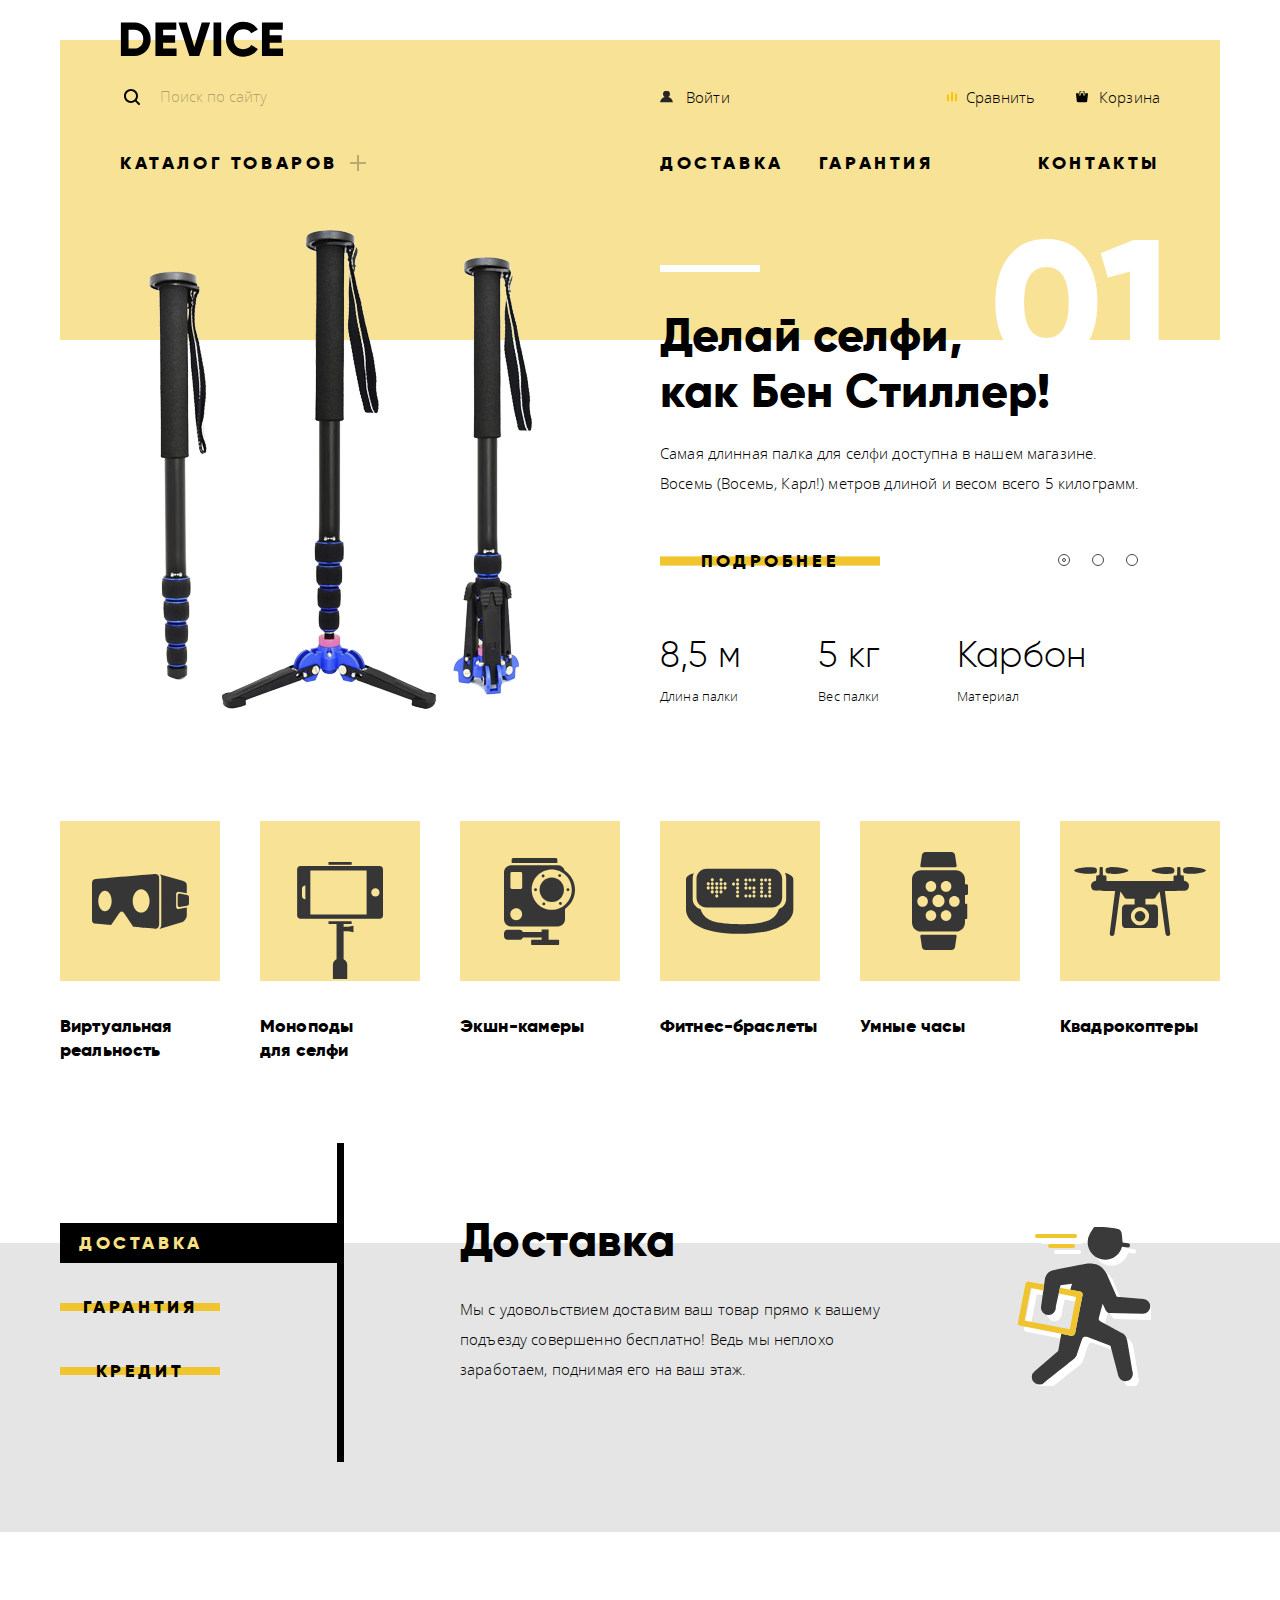
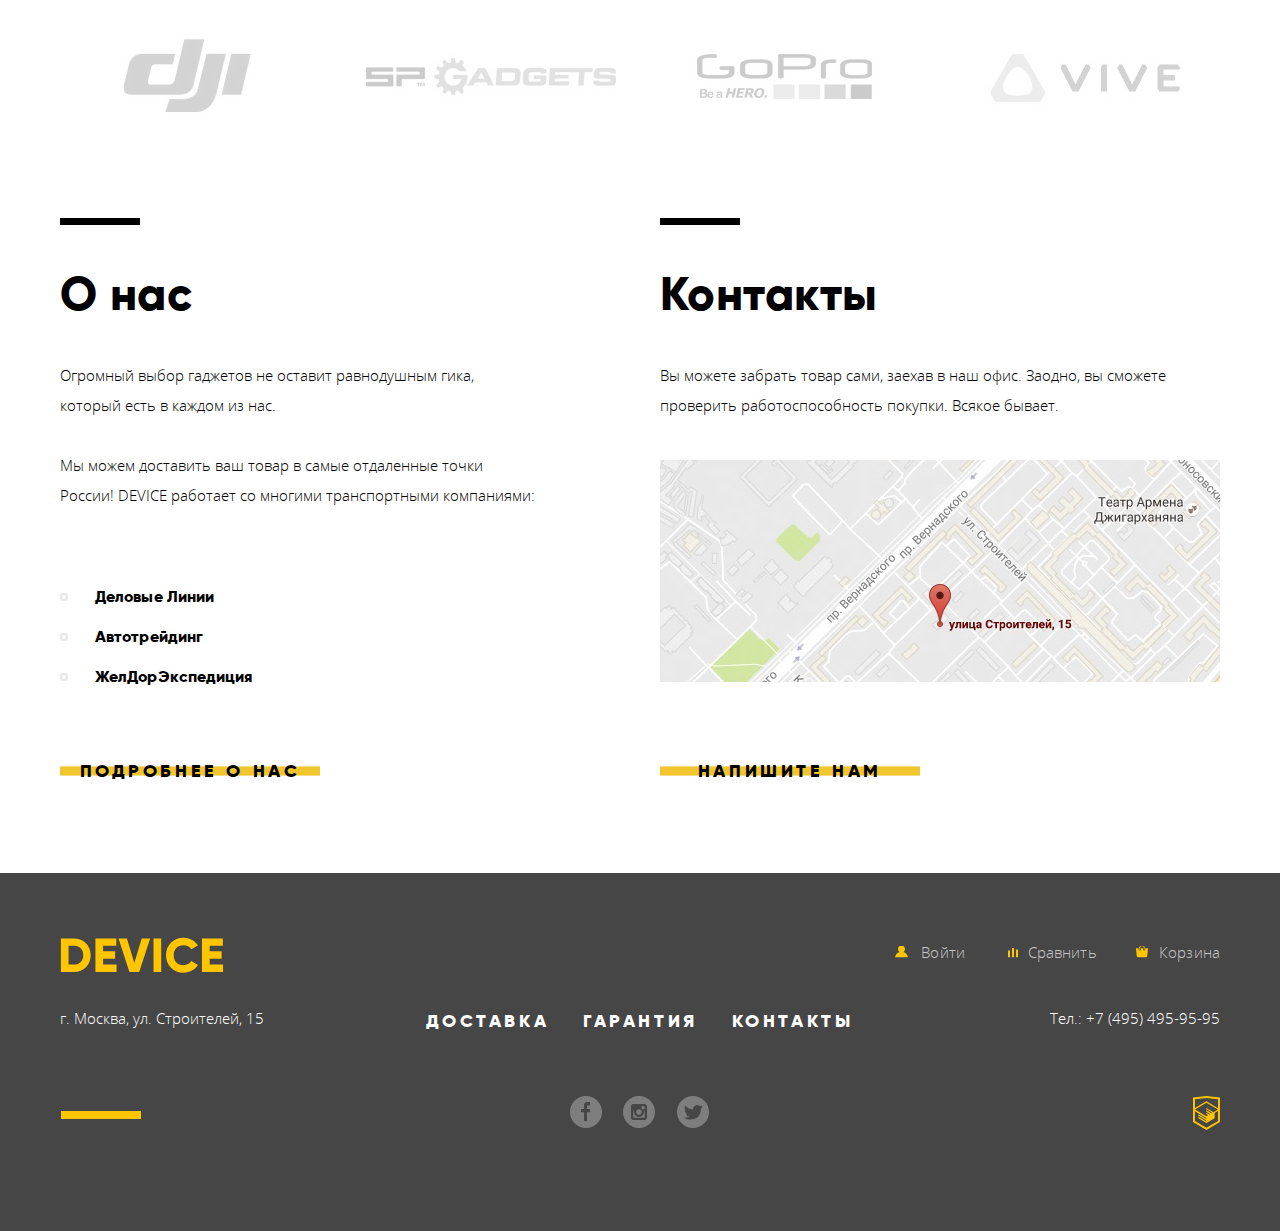
==== commit 1f475db8: "исправленные ошибки, удаленные, добавленные картинки" ====
--- a/index.html
+++ b/index.html
@@ -18,7 +18,7 @@
           <ul class="user-navigation list-style behavior">
             <li>
               <form class="search" action="https://echo.htmlacademy.ru" method="post">
-                <input class="search-input" type="text" name="search" placeholder="Поиск по сайту" required>
+                <input class="search-input" type="text" name="search" placeholder="Поиск по сайту">
                 <button type="submit" class="search-button">Найти</button>
               </form>
             </li>
@@ -64,7 +64,6 @@
       <div class="container">
         <h1 class="visually-hidden">Магазин гаджетов DEVICE</h1>
 
-
         <section class="slider">
           <div class="slider-container">
             <h2 class="visually-hidden">Хиты продаж</h2>
@@ -200,10 +199,10 @@
         <section class="our-partners">
           <h2 class="visually-hidden">Наши Партнеры</h2>
           <ul class="partners-flex">
-            <li><a href="dji.com">dji</a></li>
-            <li><a href="sp-gadjets.com">sp gadjets</a></li>
-            <li><a href="go-pro.com">go pro</a></li>
-            <li><a href="vive.com">vive</a></li>
+            <li><a href="dji.com" title="dji"></a></li>
+            <li><a href="sp-gadjets.com" title="sp gadjets"></a></li>
+            <li><a href="go-pro.com" title="go pro"></a></li>
+            <li><a href="vive.com" title="vive"></a></li>
           </ul>
         </section>
 
@@ -254,22 +253,18 @@
               <li><a href="warranty.html">Гарантия</a></li>
               <li><a href="contacts.html">Контакты</a></li>
             </ul>
-            <address class="address">
-              <span>г. Москва, ул. Строителей, 15</span>
-            </address>
-            <address class="address phone">
-              <a href="tel:+74954959595">Тел.: +7 (495) 495-95-95</a>
-            </address>
-            </div>
-          </nav>
-          <div class="footer-social-flex">
-            <ul class="footer-social list-style">
-              <li><a class="social-image" href="facebook.com"><img src="img/fb.svg" width="32" height="32" alt="Ссылка на паблик в Фейсбуке">Фейсбук</a></li>
-              <li><a class="social-image" href="instagram.com"><img src="img/instagram.svg" width="32" height="32" alt="Ссылка на паблик в Инстаграме">Инстаграм</a></li>
-              <li><a class="social-image" href="twitter.com"><img src="img/twitter.svg" width="32" height="32" alt="Ссылка на паблик в Твиттере">Твиттер</a></li>
-            </ul>
-            <a class="copyright" href="https://htmlacademy.ru/intensive/htmlcss"><img src="img/logo-html.svg" width="27" height="35" alt="Сссылка на страницу интенсивов">Профессиональный онлайн‑курс HTML и CSS</a>
+            <address class="address">г. Москва, ул. Строителей, 15</address>
+            <a class="address phone" href="tel:+74954959595">Тел.: +7 (495) 495-95-95</a>
           </div>
+        </nav>
+        <div class="footer-social-flex">
+          <ul class="footer-social list-style">
+            <li><a class="social-image" href="facebook.com" aria-label="Ссылка на паблик в Фейсбуке"><img src="img/fb.svg" width="32" height="32" alt="Иконка Фейсбук">Фейсбук</a></li>
+            <li><a class="social-image" href="instagram.com" aria-label="Ссылка на паблик в Инстаграм"><img src="img/instagram.svg" width="32" height="32" alt="Иконка Инстаграм">Инстаграм</a></li>
+            <li><a class="social-image" href="twitter.com" aria-label="Ссылка на паблик в Твиттере"><img src="img/twitter.svg" width="32" height="32" alt="Иконка Твиттер">Твиттер</a></li>
+          </ul>
+          <a class="copyright" href="https://htmlacademy.ru/intensive/htmlcss"><img src="img/logo-html.svg" width="27" height="35" alt="Сссылка на страницу интенсивов">Профессиональный онлайн‑курс HTML и CSS</a>
+        </div>
       </div>
     </footer>
 
@@ -277,11 +272,11 @@
       <div class="write-us-form-container">
         <p class="write-us-form-item">
           <label for="full-name">Ваше имя:</label><br>
-          <input type="text" name="full-name" placeholder="Имя Фамилия" id="full-name" required>
+          <input type="text" name="full-name" placeholder="Имя Фамилия" id="full-name">
         </p>
         <p class="write-us-form-item">
           <label for="email">Ваш e-mail</label><br>
-          <input type="text" name="email" placeholder="email@example.com" id="email" required>
+          <input type="text" name="email" placeholder="email@example.com" id="email">
         </p>
         <p class="write-us-form-item grow">
           <label for="text">Текст письма</label><br>
@@ -297,6 +292,6 @@
       <button class="close-button" type="button"></button>
     </div>
 
-    <script src="js/min.script.js"></script>
+    <script src="js/script.js"></script>
   </body>
 </html>
--- a/css/style.css
+++ b/css/style.css
@@ -13,7 +13,6 @@
          url("../fonts/gilroylight.woff") format("woff");
     font-weight: 300;
     font-style: normal;
-
 }
 
 @font-face {
@@ -25,6 +24,15 @@
   font-style: normal;
 }
 
+@font-face {
+  font-family: "Open Sans";
+  src: local("Open Sans"), local("OpenSans"),
+       url("../fonts/opensans.woff2") format("woff2"),
+       url("../fonts/opensans.woff") format("woff");
+  font-weight: 400;
+  font-style: normal;
+}
+
 @keyframes animate {
   0% {
     transform: translateY(-100%);
@@ -34,6 +42,28 @@
 100% {
     transform: translateY(0);
     opacity: 1;
+  }
+}
+
+@keyframes shake {
+  0%,
+  100% {
+    transform: translateX(0);
+  }
+
+  10%,
+  30%,
+  50%,
+  70%,
+  90% {
+    transform: translateX(-10px);
+  }
+
+  20%,
+  40%,
+  60%,
+  80% {
+    transform: translateX(10px);
   }
 }
 
@@ -85,6 +115,10 @@
   margin-bottom: 16px;
 }
 
+.filter-option:last-child {
+  margin-bottom: 2px;
+}
+
 .filter fieldset {
   border-style: none;
   padding: 0;
@@ -92,12 +126,17 @@
 
 .fieldset-border {
   border-top: 2px solid black;
-  margin-bottom: 39px;
+  margin-bottom: 37px;
 }
 
 .fieldset-border legend {
   padding-top: 10px;
   margin-bottom: 26px;
+}
+
+.fieldset-border fieldset {
+  margin-inline-end: 0px;
+  margin-inline-start: 0px;
 }
 
 .filter legend {
@@ -143,7 +182,7 @@
 input[type="radio"] + label::before {
   content: "";
   position: absolute;
-  top: 50%;
+  top: 49%;
   left: -40px;
   width: 17px;
   height: 17px;
@@ -168,7 +207,7 @@
 input[type="radio"]:checked + label::before {
   content: "";
   position: absolute;
-  top: 50%;
+  top: 45%;
   left: -40px;
   width: 25px;
   height: 24px;
@@ -284,8 +323,7 @@
 }
 
 .behavior a:hover,
-.search-input:hover,
-.sort-items a:hover,
+.sort-items a:hover:not(.active-sort),
 .breadcrumbs a:hover {
   color: rgba(0, 0, 0, 0.6);
 }
@@ -315,6 +353,15 @@
 .search-input:focus{
   opacity: 1;
   border: 0;
+  border-bottom: 2px solid transparent;
+}
+
+.search-input::-webkit-input-placeholder {
+  color: rgba(0, 0, 0, 0.3);
+}
+
+.search-input:hover::-webkit-input-placeholder {
+  color: rgba(0, 0, 0, 0.6);
 }
 
 .main-header {
@@ -326,7 +373,7 @@
 .main-navigation {
   padding: 0 60px;
   background-color: #f7e296;
-  padding-bottom: 22px;
+  padding-bottom: 23px;
 }
 
 .logo-top-margin {
@@ -362,6 +409,19 @@
   display: flex;
   justify-content: space-between;
   margin-bottom: 25px;
+}
+
+.enter-top{
+  display: inline-block;
+  vertical-align: top;
+  width: 133px;
+  overflow: hidden;
+  text-overflow: ellipsis;
+  white-space: nowrap;
+}
+
+.login-link-footer .enter-top {
+  margin-left: 2px;
 }
 
 .secondary-navigation .login-link {
@@ -453,17 +513,12 @@
   transform: translateY(-50%);
   background-image: url("../img/plus.svg");
 }
-
-.about-us p:not(:last-of-type),
+.about-us p {
+  margin: 30px 0;
+}
+
 .contacts p {
-  margin: 0;
-  margin-bottom: 32px;
-}
-
-.about-us p:last-of-type {
-  margin: 0;
-  margin-bottom: 65px;
-  letter-spacing: normal;
+  margin-bottom: 40px;
 }
 
 .about-us h2,
@@ -490,6 +545,7 @@
   margin: 0;
   margin-bottom: 51px;
   padding: 0;
+  padding-top: 37px;
   list-style-type: none;
 }
 
@@ -552,7 +608,7 @@
   position: relative;
 }
 
-.info-section::before {
+.info-section h2::before {
   content: "";
   position: absolute;
   top: -52px;
@@ -595,27 +651,28 @@
   opacity: 0.6;
 }
 
+.footer-social a:active {
+  opacity: 0.1;
+}
+
 .user-navigation-behavior a:active::before,
-.footer-social a:active,
 .copyright:active {
   opacity: 0.3;
 }
 
 .copyright {
   font-size: 0;
+  width: 27px;
 }
 
 .address {
   letter-spacing: normal;
-}
-
-.address span {
   font-style: normal;
   color: #ffffff;
   position: relative;
 }
 
-.address span::before {
+.site-navigation-flex address:first-of-type::before {
   content: "";
   position: absolute;
   top: 102px;
@@ -650,6 +707,10 @@
   animation-timing-function: ease;
 }
 
+.modal-error {
+  animation: shake 0.6s;
+}
+
 .modal iframe {
   position: relative;
   z-index: 2;
@@ -670,7 +731,6 @@
   margin-bottom: 66px;
   font-size: 0;
   line-height: 0;
-  padding-top: 8px;
   background-color: #e9e9e9;
 }
 
@@ -704,7 +764,6 @@
 }
 
 .write-us-form-item {
-  flex-basis: 320px;
   padding: 0;
   margin: 0;
 }
@@ -757,6 +816,7 @@
 .grow {
   flex-grow: 1;
   margin-top: 40px;
+  width: 100%;
 }
 
 .footer-container {
@@ -806,7 +866,6 @@
 .footer-social-flex {
   display: flex;
   justify-content: space-between;
-  align-items: center;
 }
 
 .footer-social-flex ul {
@@ -821,11 +880,12 @@
 
 .footer-social a {
   font-size: 0;
+  opacity: 0.3;
 }
 
 .main-heading {
   width: 1100px;
-  margin: 0px auto 47px auto;
+  margin: 0px auto 46px auto;
   padding-left: 80px;
   padding-top: 37px;
 }
@@ -892,7 +952,7 @@
 .filters-header-left {
   width: 328px;
   background-color: #dbdbdb;
-  padding: 18px 0 21px 0;
+  padding: 18px 0 22px 0;
   letter-spacing: 0.2em;
 }
 
@@ -944,12 +1004,11 @@
 .search-input {
   border: 0;
   background-color: transparent;
-  opacity: 0.3;
   padding-left: 40px;
   width: 310px;
   font-family: inherit;
+  font-weight: inherit;
   font-size: inherit;
-  color: inherit;
   line-height: inherit;
   border-bottom: 2px solid transparent;
   height: 49px;
@@ -961,8 +1020,9 @@
     outline: 0;
     outline-offset: 0;
 }
-.search-input:focus,
- .search-input:valid {
+
+.search:focus-within  .search-input,
+.search:focus-within  .search-button{
   border-bottom: 2px solid black;
 }
 
@@ -973,13 +1033,13 @@
   line-height: 15px;
   padding: 15px 20px;
   border: 2px solid black;
+  border-bottom: none;
   display: none;
   background-color: transparent;
   transition: all 0.1s ease-in;
 }
 
-.search-input:focus + .search-button,
-.search-input:valid + .search-button {
+.search:focus-within .search-button {
   display: block;
 }
 
@@ -1009,6 +1069,10 @@
   cursor: pointer;
 }
 
+.filter .yellow-button {
+  margin-top: 2px;
+}
+
 .more-about-us {
   line-height: 24px;
   text-decoration: none;
@@ -1069,6 +1133,7 @@
   padding: 0;
   margin: 0;
   margin-left: 21px;
+  font-weight: 400;
 }
 
 .sort-items li {
@@ -1082,7 +1147,11 @@
   letter-spacing: normal;
 }
 
-.sort-items a:active {
+.sort-items .active-sort {
+  color: rgba(0, 0, 0, 1);
+}
+
+.sort-items a:active:not(.active-sort) {
   color: rgba(0, 0, 0, 1);
 }
 .sort-arrows {
@@ -1170,7 +1239,7 @@
 }
 
 .logged-in-footer {
-  padding-left: 18px;
+  padding-left: 15px;
 }
 
  .logged-in-header {
@@ -1220,15 +1289,11 @@
   background-position: 49% 49%;
 }
 
-/* Картинки перед ссылками меню  user-navigation */
-
-/* Пагинация */
-
 .pagination {
   display: flex;
   justify-content: space-between;
   margin: 0;
-  margin-left: 75px;
+  margin-left: 72px;
   margin-bottom: 77px;
   padding: 0;
   list-style: none;
@@ -1255,10 +1320,10 @@
   padding: 22px 30px 17px 30px;
 }
 .numbers {
-  padding: 22px 30px 17px 46px;
+  padding: 22px 27px 17px 43px;
 }
 .next {
-  padding: 22px 25px 17px 35px;
+  padding: 22px 28px 17px 35px;
 }
 
 .numbers a {
@@ -1286,8 +1351,6 @@
   color: rgba(0, 0, 0, 0.3);
 }
 
-/* Пагинация */
-
 .filter-item {
   font-family: "Gilroy", "Arial", sans-serif;
   font-weight: 300;
@@ -1303,7 +1366,7 @@
   position: relative;
   height: 11px;
   margin-bottom: 3px;
-  padding-top: 9px;
+  padding-top: 12px;
 }
 
 .range-controls .scale {
@@ -1368,8 +1431,6 @@
   border: 0;
 }
 
-/* Слайдер */
-
 .slider-item {
   position: relative;
   width: 560px;
@@ -1462,7 +1523,7 @@
   position: absolute;
   right: 70px;
   bottom: 132px;
-  z-index: 10;
+  z-index: 3;
   font-size: 0;
 }
 
@@ -1559,9 +1620,6 @@
   display: flex;
   flex-direction: column-reverse;
 }
-/* Слайдер */
-
-/* Ассортимент */
 
 .range-of-items {
   padding-top: 302px;
@@ -1593,6 +1651,10 @@
 .range-item a {
   text-decoration: none;
   color: rgba(0, 0, 0, 1);
+}
+
+.range-item a:active {
+  color: rgba(0, 0, 0, 0.3);
 }
 
 .range-item-heading a::before {
@@ -1662,35 +1724,31 @@
   font-size: 0;
 }
 
+.partners-flex li {
+  filter: grayscale(100%);
+  opacity: 0.2;
+}
+
+.partners-flex li:hover {
+  filter: grayscale(0%);
+  opacity: 1;
+}
+
 .partners-flex li:first-child {
-  background-image: url("../img/logo-1.png");
-}
-.partners-flex li:first-child:hover {
-  background-image: url("../img/logo-1-color.png");
+  background-image: url("../img/logo-1-color.jpg");
 }
 
 .partners-flex li:nth-child(2) {
-  background-image: url("../img/logo-3.png");
-}
-.partners-flex li:nth-child(2):hover {
-  background-image: url("../img/logo-3-color.png");
+  background-image: url("../img/logo-3-color.jpg");
 }
 
 .partners-flex li:nth-child(3) {
-  background-image: url("../img/logo-2.png");
-}
-.partners-flex li:nth-child(3):hover {
-  background-image: url("../img/logo-2-color.png");
+  background-image: url("../img/logo-2-color.jpg");
 }
 
 .partners-flex li:last-child {
-  background-image: url("../img/logo-4.png");
-}
-.partners-flex li:last-child:hover {
-  background-image: url("../img/logo-4-color.png");
-}
-
-/* Нижний слайдер */
+  background-image: url("../img/logo-4-color.jpg");
+}
 
 .advantages-slider {
   margin-bottom: 95px;
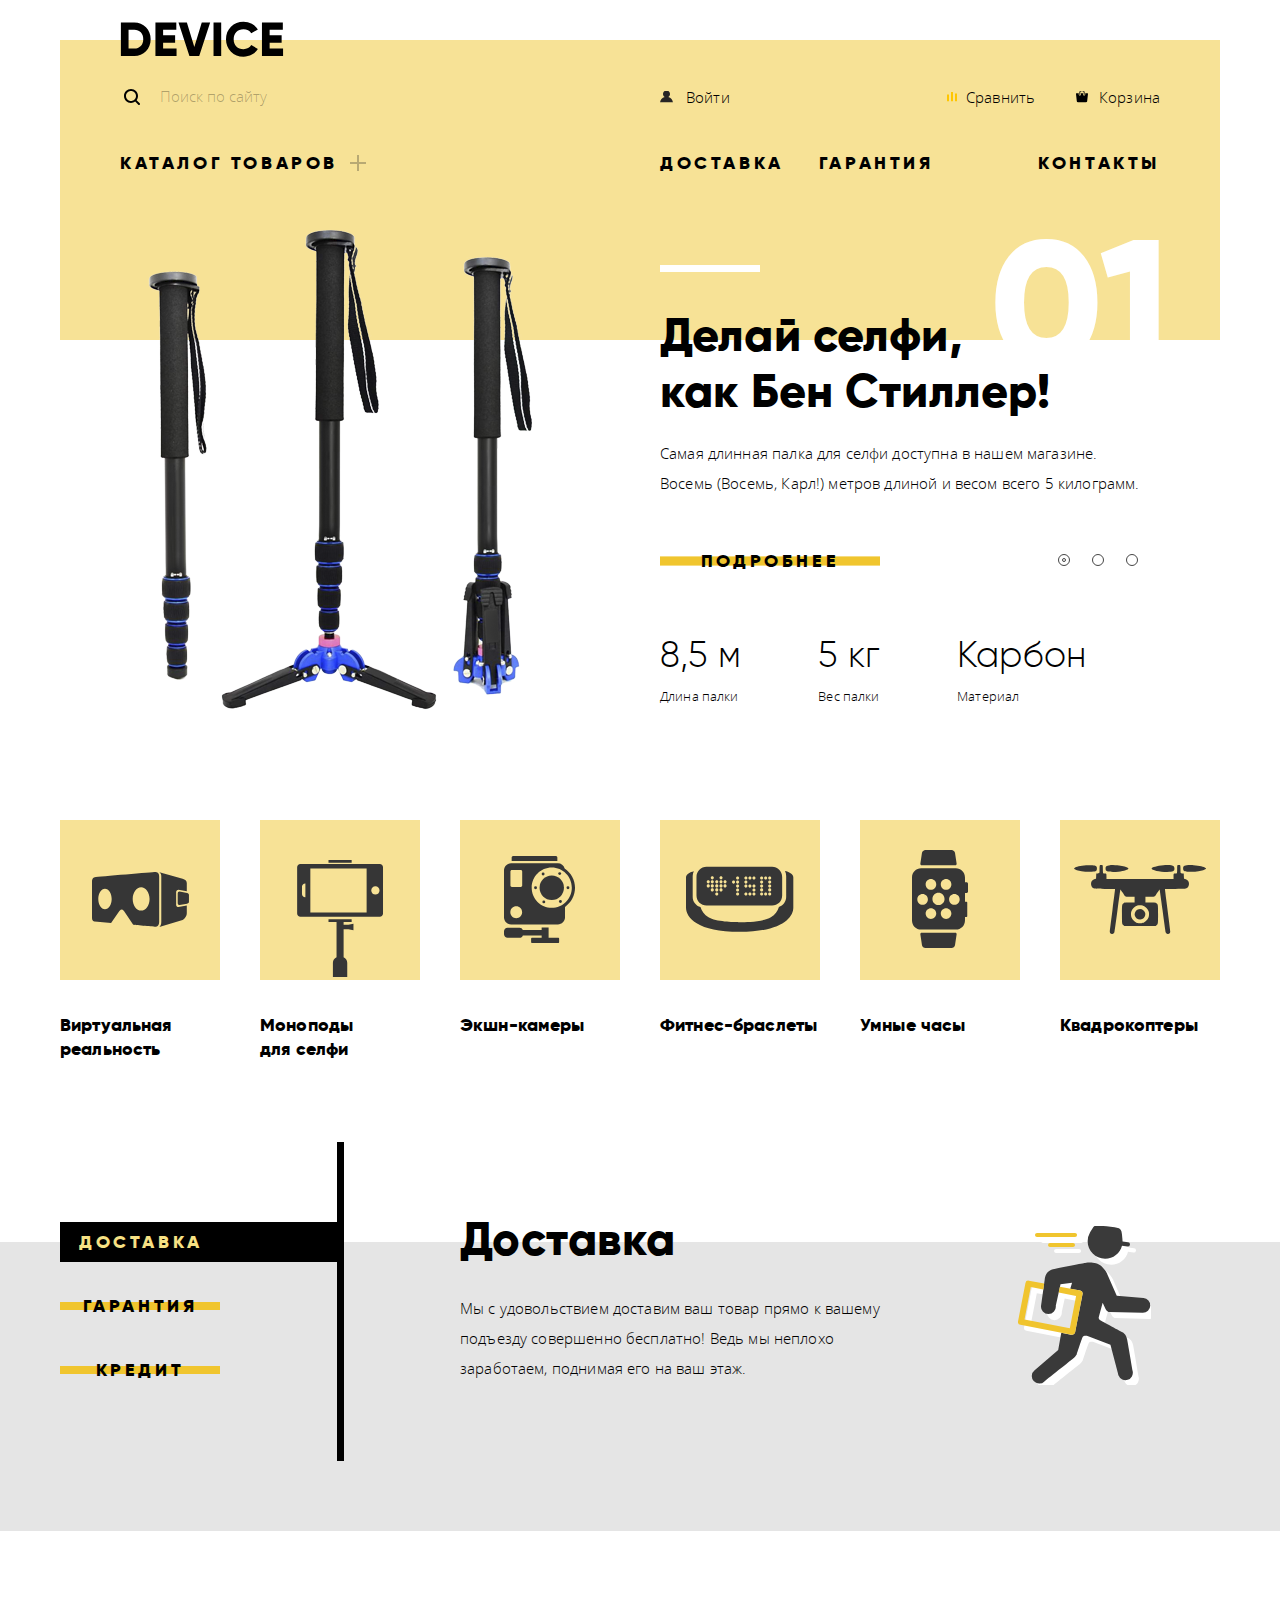
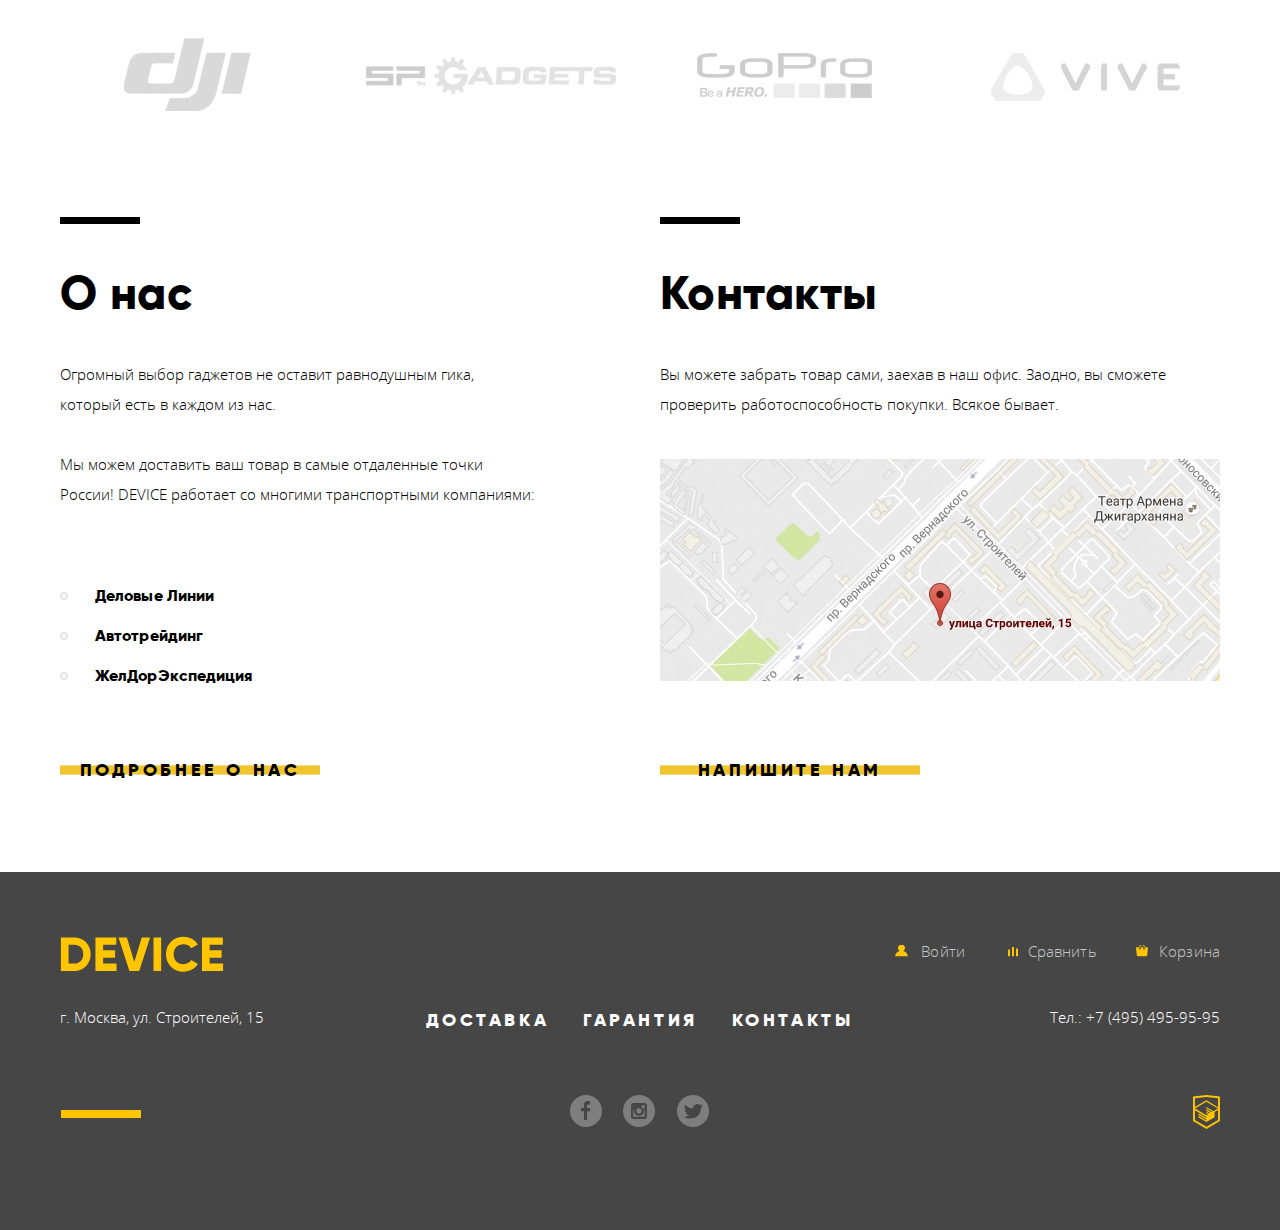
==== commit 893a5e4c: "Исправление ошибок для второй защиты" ====
--- a/index.html
+++ b/index.html
@@ -3,8 +3,8 @@
   <head>
     <meta charset="utf-8">
     <title>DEVICE | Интернет-магазин гаджетов</title>
-    <link href="css/normalize.css" rel="stylesheet">
-    <link href="css/style.css" rel="stylesheet">
+    <link href="css/min.normalize.css" rel="stylesheet">
+    <link href="css/min.style.css" rel="stylesheet">
   </head>
   <body>
 
@@ -199,10 +199,10 @@
         <section class="our-partners">
           <h2 class="visually-hidden">Наши Партнеры</h2>
           <ul class="partners-flex">
-            <li><a href="dji.com" title="dji"></a></li>
-            <li><a href="sp-gadjets.com" title="sp gadjets"></a></li>
-            <li><a href="go-pro.com" title="go pro"></a></li>
-            <li><a href="vive.com" title="vive"></a></li>
+            <li><a class="dji" href="dji.com" title="dji"></a></li>
+            <li><a class="sp-gadjets" href="sp-gadjets.com" title="sp gadjets"></a></li>
+            <li><a class="go-pro" href="go-pro.com" title="go pro"></a></li>
+            <li><a class="vive" href="vive.com" title="vive"></a></li>
           </ul>
         </section>
 
@@ -292,6 +292,6 @@
       <button class="close-button" type="button"></button>
     </div>
 
-    <script src="js/script.js"></script>
+    <script src="js/min.script.js"></script>
   </body>
 </html>
--- a/css/min.style.css
+++ b/css/min.style.css
@@ -0,0 +1 @@
+@-webkit-keyframes animate{0%{-webkit-transform:translateY(-100%);transform:translateY(-100%);opacity:0}to{-webkit-transform:translateY(0);transform:translateY(0);opacity:1}}@keyframes animate{0%{-webkit-transform:translateY(-100%);transform:translateY(-100%);opacity:0}to{-webkit-transform:translateY(0);transform:translateY(0);opacity:1}}@-webkit-keyframes shake{0%,to{-webkit-transform:translateX(0);transform:translateX(0)}10%,30%,50%,70%,90%{-webkit-transform:translateX(-10px);transform:translateX(-10px)}20%,40%,60%,80%{-webkit-transform:translateX(10px);transform:translateX(10px)}}@keyframes shake{0%,to{-webkit-transform:translateX(0);transform:translateX(0)}10%,30%,50%,70%,90%{-webkit-transform:translateX(-10px);transform:translateX(-10px)}20%,40%,60%,80%{-webkit-transform:translateX(10px);transform:translateX(10px)}}@font-face{font-family:"Gilroy";src:url(../fonts/gilroyextrabold.woff2) format("woff2"),url(../fonts/gilroyextrabold.woff) format("woff");font-weight:800;font-style:normal}@font-face{font-family:"Gilroy";src:url(../fonts/gilroylight.woff2) format("woff2"),url(../fonts/gilroylight.woff) format("woff");font-weight:300;font-style:normal}@font-face{font-family:"Open Sans";src:local("Open Sans Light"),local("OpenSans-Light"),url(../fonts/opensanslight.woff2) format("woff2"),url(../fonts/opensanslight.woff) format("woff");font-weight:300;font-style:normal}@font-face{font-family:"Open Sans";src:local("Open Sans"),local("OpenSans"),url(../fonts/opensans.woff2) format("woff2"),url(../fonts/opensans.woff) format("woff");font-weight:400;font-style:normal}.list-style,body{padding:0;margin:0}body{font-family:"Open Sans","Arial",sans-serif;font-weight:300;font-size:15px;color:#000;line-height:30px;letter-spacing:.01em;background-color:#fff}img{max-width:100%;height:auto}.list-style{list-style:none}.page-title{font-family:"Gilroy","Arial",sans-serif;font-weight:800;font-size:47px;line-height:48px;padding:0;margin:0 0 24px}.breadcrumbs a,.breadcrumbs-current{text-decoration:none;color:rgba(0,0,0,.3);padding-right:37px}.filter ul{line-height:24px}.filter-option:not(:last-child){margin-bottom:16px}.filter-option:last-child{margin-bottom:2px}.filter fieldset{border-style:none;padding:0}.fieldset-border{border-top:2px solid #000;margin-bottom:37px}.fieldset-border legend{padding-top:10px;margin-bottom:26px}.fieldset-border fieldset{-webkit-margin-end:0;margin-inline-end:0;-webkit-margin-start:0;margin-inline-start:0}.filter legend{font-family:"Gilroy","Arial",sans-serif;font-weight:800;font-size:18px;line-height:24px}.filter-input:disabled+label{color:#a6a6a6}.filter label{position:relative;display:inline-block;vertical-align:top;margin-left:40px}.bluetooth-radio{line-height:23px;margin-top:0;margin-bottom:17px}.bluetooth-radio:last-child{margin-bottom:0}input[type=checkbox]+label::before,input[type=radio]+label::before{content:"";position:absolute;top:50%;left:-40px;width:19px;height:19px;margin-top:-12px;border:2px solid #000;border-radius:3px}input[type=radio]+label::before{top:49%;width:17px;height:17px;border:4px solid #000;border-radius:50%}input[type=checkbox]:checked+label::before,input[type=radio]:checked+label::before{content:"";position:absolute;top:50%;left:-40px;width:25px;height:24px;margin-top:-12px;background-image:url(../img/checkbox-on.svg);background-repeat:no-repeat;border:0}input[type=radio]:checked+label::before{top:45%;background-image:url(../img/radio-on.svg)}.behavior a:hover::before,.site-logo:hover,input[type=checkbox]+label:hover::before,input[type=radio]+label:hover::before{opacity:.6}input[type=checkbox]+label:active::before,input[type=radio]+label:active::before{opacity:1}input[type=checkbox]:disabled+label::before,input[type=radio]:disabled+label::before{opacity:.25}input[type=checkbox]:focus+label,input[type=radio]:focus+label{outline:2px solid #7dadd9}.catalog-item-flex{margin:0}.catalog-item-flex a,.new::after{font-family:"Gilroy","Arial",sans-serif;font-weight:800}.catalog-item-flex a{text-decoration:none;color:#000;font-size:18px}.catalog-item-image{margin:0 0 31px;font-size:0;line-height:0;position:relative;background-color:#eee}.catalog-item-image:hover img{opacity:.7}.catalog-item-image img{position:relative}.new::after{position:absolute;top:26px;right:25px;width:56px;height:56px;content:"new";font-size:14px;line-height:60px;text-align:center;text-transform:uppercase;color:rgba(0,0,0,.2);border:2px solid rgba(0,0,0,.2);border-radius:50%}.catalog-item-image button{display:none}.catalog-item-image:hover .yellow-button{display:block;position:absolute;top:50%;left:50%;-webkit-transform:translate(-50%,-50%);-ms-transform:translate(-50%,-50%);transform:translate(-50%,-50%)}.catalog-item-image:hover .add-for-comparing{display:block;position:absolute;bottom:140px;left:50%;-webkit-transform:translateX(-50%);-ms-transform:translateX(-50%);transform:translateX(-50%);border:0;padding:0;margin:0;background-color:transparent;font-size:13px;color:rgba(0,0,0,.5);z-index:2}.catalog-item-image .add-for-comparing:hover{color:#000}.catalog-item-image .add-for-comparing:active{color:rgba(0,0,0,.2)}.behavior a:hover,.breadcrumbs a:hover,.sort-items a:hover:not(.active-sort){color:rgba(0,0,0,.6)}.breadcrumbs a:active{color:rgba(0,0,0,.1)}.behavior a:active{color:rgba(0,0,0,.3)}.behavior a:active::before,.site-logo:active{opacity:.3}.search-input:focus,.search-input:valid{opacity:1;border:0;border-bottom:2px solid transparent}.search-input::-webkit-input-placeholder{color:rgba(0,0,0,.3)}.search-input:hover::-webkit-input-placeholder{color:rgba(0,0,0,.6)}.main-header{width:1160px;padding:40px 20px 0;margin:0 auto}.main-navigation{background-color:#f7e296;padding:0 60px 23px}.logo-top-margin{display:inline-block;vertical-align:top;margin-top:-19px}.main-header .user-navigation{display:-webkit-box;display:-ms-flexbox;display:flex;-webkit-box-pack:justify;-ms-flex-pack:justify;justify-content:space-between;-webkit-box-align:center;-ms-flex-align:center;align-items:center;width:500px}.user-navigation li{width:100px}.user-navigation li:first-child{width:260px}.nav-main li:first-child{width:100px}.user-navigation li:last-child{text-align:right}.navigation{display:-webkit-box;display:-ms-flexbox;display:flex;-webkit-box-pack:justify;-ms-flex-pack:justify;justify-content:space-between;margin-bottom:25px}.enter-top{display:inline-block;vertical-align:top;width:133px;overflow:hidden;-o-text-overflow:ellipsis;text-overflow:ellipsis;white-space:nowrap}.login-link-footer .enter-top{margin-left:2px}.secondary-navigation .login-link{text-align:right;margin-right:18px}.compare-catalog{margin-right:17px}.column-right{display:-webkit-box;display:-ms-flexbox;display:flex;-webkit-box-pack:end;-ms-flex-pack:end;justify-content:flex-end}.main-navigation a{color:#000;text-decoration:none}.main-navigation .logged-in{color:rgba(0,0,0,.3)}.main-header .site-navigation{display:-webkit-box;display:-ms-flexbox;display:flex;-webkit-box-pack:justify;-ms-flex-pack:justify;justify-content:space-between;width:500px}.main-navigation .warranty{margin-right:auto;padding-left:35px}.site-navigation a{font-family:"Gilroy","Arial",sans-serif;font-weight:800;font-size:18px;line-height:24px;text-transform:uppercase;letter-spacing:.2em}.catalog-menu-pop-up:first-child{width:240px}.catalog-menu-pop-up:nth-child(2){width:200px}.catalog-menu-pop-up a{font-family:"Open Sans","Arial",sans-serif;font-weight:300;text-transform:none;letter-spacing:.01em;font-size:15px;line-height:36px}.catalog-pop-up{position:relative;padding-right:30px}.pop-up-container{display:none;position:absolute}.catalog-pop-up:hover .pop-up-container{display:-webkit-box;display:-ms-flexbox;display:flex;width:1040px;left:-60px;padding:24px 60px 27px;background-color:#f7e296;z-index:2}.about-us li::before,.catalog-pop-up::after{content:"";position:absolute;top:50%;-webkit-transform:translateY(-50%);-ms-transform:translateY(-50%);transform:translateY(-50%)}.catalog-pop-up::after{right:2px;background-image:url(../img/plus.svg);width:16px;height:16px}.about-us p{margin:30px 0}.contacts p{margin-bottom:40px}.about-us h2,.advantages-slider h3,.contacts h2{font-family:"Gilroy","Arial",sans-serif;font-weight:800;font-size:47px;line-height:48px;margin:0 0 42px;letter-spacing:.01em}.about-us{letter-spacing:.1px}.about-us ul{font-size:16px;line-height:40px;font-family:"Gilroy","Arial",sans-serif;font-weight:800;margin:0 0 51px;padding:37px 0 0;list-style-type:none}.about-us li{position:relative;padding-left:35px}.about-us li::before{left:0;width:4px;height:4px;background-color:#fff;border:2px solid #e5e5e5;border-radius:50%}.container{width:1160px;margin:0 auto;padding:0 20px}.info-container{display:-webkit-box;display:-ms-flexbox;display:flex;-webkit-box-pack:justify;-ms-flex-pack:justify;justify-content:space-between;margin-bottom:79px}.info-container p{letter-spacing:0}.visually-hidden{position:absolute;width:1px;height:1px;margin:-1px;border:0;padding:0;white-space:nowrap;-webkit-clip-path:inset(100%);clip-path:inset(100%);clip:rect(0 0 0 0);overflow:hidden}.about-us-wrapper{width:477px}.info-section{width:560px;position:relative}.info-section h2{padding-top:72px}.info-section h2::before{content:"";position:absolute;top:20px;width:80px;height:7px;background-color:#000}.main-footer{background-color:#464646;list-style:none}.main-footer a{text-decoration:none;color:#fff}.user-navigation-behavior a{color:rgba(255,255,255,.7)}.site-navigation-behavior a,.user-navigation-behavior a:hover{color:#fff}.site-navigation-behavior a:hover{color:rgba(255,255,255,.6)}.site-navigation-behavior a:active,.user-navigation-behavior a:active{color:rgba(255,255,255,.3)}.copyright:hover,.footer-social a:hover,.user-navigation-behavior a:hover::before{opacity:.6}.footer-social a:active{opacity:.1}.copyright:active,.user-navigation-behavior a:active::before{opacity:.3}.copyright{font-size:0;width:27px}.address{letter-spacing:normal;font-style:normal;color:#fff;position:relative}.site-navigation-flex address:first-of-type::before{content:"";position:absolute;top:102px;left:1px;height:8px;width:80px;background-color:#ffc600}.modal{position:fixed;top:50%;left:50%;margin-left:-480px;margin-top:-280px;display:none;-webkit-box-shadow:0 10px 20px 0 rgba(4,6,6,.4);box-shadow:0 10px 20px 0 rgba(4,6,6,.4);width:960px;background-color:#fff;z-index:5}.big-map,.big-map p{line-height:0}.modal-show{display:block;-webkit-animation-name:animate;animation-name:animate;-webkit-animation-duration:.5s;animation-duration:.5s;-webkit-animation-iteration-count:1;animation-iteration-count:1;-webkit-animation-timing-function:ease;animation-timing-function:ease}.modal-error{-webkit-animation:shake .6s;animation:shake .6s}.modal iframe{position:relative;z-index:2;border:0}.big-map p{position:absolute;top:0;left:0;z-index:1;margin:0}.map{margin-bottom:66px;line-height:0;background-color:#e9e9e9}.map,.map a{font-size:0}.write-us-form-container{display:-webkit-box;display:-ms-flexbox;display:flex;position:relative;padding:100px 100px 80px;-ms-flex-wrap:wrap;flex-wrap:wrap;-webkit-box-pack:justify;-ms-flex-pack:justify;justify-content:space-between;-webkit-box-flex:1;-ms-flex-positive:1;flex-grow:1}.close-button{content:"";position:absolute;top:20px;right:20px;width:55px;height:55px;border:0;border-radius:50%;background-image:url(../img/modal-close.svg);background-repeat:no-repeat;opacity:.5;z-index:3}.write-us-form-item{padding:0;margin:0}.write-us-form-item input{width:320px}.write-us-form-item input,.write-us-form-item textarea{border:0;background-color:#f2f2f2;font-size:14px;line-height:18px;color:inherit;padding:16px 20px;outline:0}.write-us-form-item input:hover,.write-us-form-item textarea:hover{background-color:#eaeaea}.write-us-form-item input:focus,.write-us-form-item textarea:focus{outline:3px solid #f0c52e}.write-us-form-item input:invalid,.write-us-form-item textarea:invalid{background-color:#f6dada}.write-us-form-item textarea{width:720px;resize:none}.write-us-form-item input::-webkit-input-placeholder,.write-us-form-item textarea::-webkit-input-placeholder{color:rgba(0,0,0,.4)}.write-us-form-item input:-ms-input-placeholder,.write-us-form-item input::-ms-input-placeholder,.write-us-form-item textarea:-ms-input-placeholder,.write-us-form-item textarea::-ms-input-placeholder{color:rgba(0,0,0,.4)}.write-us-form-item input::placeholder,.write-us-form-item textarea::placeholder{color:rgba(0,0,0,.4)}.write-us-form-item label{font-family:"Gilroy","Arial",sans-serif;font-weight:800;font-size:18px;line-height:24px;letter-spacing:.01em}.grow{-webkit-box-flex:1;-ms-flex-positive:1;flex-grow:1;margin-top:40px;width:100%}.footer-container{width:1160px;margin:0 auto;padding:64px 20px 55px;background-color:#464646}.main-footer .user-navigation,.navigation-row{display:-webkit-box;display:-ms-flexbox;display:flex}.navigation-row{-webkit-box-align:start;-ms-flex-align:start;align-items:flex-start;margin-bottom:27px}.main-footer .user-navigation{-webkit-box-pack:justify;-ms-flex-pack:justify;justify-content:space-between;width:480px}.main-footer .nav-main{width:355px}.navigation-row,.site-navigation-flex,.site-navigation-flex ul{-webkit-box-pack:justify;-ms-flex-pack:justify;justify-content:space-between}.site-navigation-flex{display:-webkit-box;display:-ms-flexbox;display:flex;margin-bottom:63px;line-height:18px}.site-navigation-flex ul{-webkit-box-ordinal-group:2;-ms-flex-order:1;order:1;width:428px;margin-right:35px}.phone{-webkit-box-ordinal-group:3;-ms-flex-order:2;order:2;font-style:normal}.footer-social-flex,.footer-social-flex ul,.site-navigation-flex ul{display:-webkit-box;display:-ms-flexbox;display:flex}.footer-social-flex{-webkit-box-pack:justify;-ms-flex-pack:justify;justify-content:space-between}.footer-social-flex ul{width:160px;-ms-flex-pack:distribute;justify-content:space-around}.footer-social{margin-left:500px}.footer-social a{font-size:0;opacity:.3}.main-heading{width:1100px;margin:0 auto 46px;padding-left:80px;padding-top:37px}.breadcrumbs,.catalog-list{display:-webkit-box;display:-ms-flexbox;display:flex;line-height:24px}.breadcrumbs{font-size:14px}.catalog-list{-webkit-box-pack:justify;-ms-flex-pack:justify;justify-content:space-between;-ms-flex-wrap:wrap;flex-wrap:wrap;margin:25px 0 35px 72px;padding:0}.catalog-item{padding-top:46px}.catalog-item:nth-child(2n){margin-right:0}.catalog-item-description{display:-webkit-box;display:-ms-flexbox;display:flex;-webkit-box-align:baseline;-ms-flex-align:baseline;align-items:baseline;-webkit-box-pack:justify;-ms-flex-pack:justify;justify-content:space-between}.catalog-item-description h3{font-family:"Gilroy","Arial",sans-serif;font-weight:800;font-size:18px;width:260px;margin:0}.catalog-item-price{font-family:"Gilroy","Arial",sans-serif;font-weight:300;font-size:16px}.catalog-item-description p{margin:0}.top-row{background-image:-webkit-gradient(linear,left top,right top,color-stop(0,#dbdbdb),color-stop(40%,#dbdbdb),color-stop(40%,#ebebeb),to(#ebebeb));background-image:-webkit-linear-gradient(left,#dbdbdb 0,#dbdbdb 40%,#ebebeb 40%,#ebebeb 100%);background-image:-o-linear-gradient(left,#dbdbdb 0,#dbdbdb 40%,#ebebeb 40%,#ebebeb 100%);background-image:linear-gradient(to right,#dbdbdb 0,#dbdbdb 40%,#ebebeb 40%,#ebebeb 100%)}.bottom-row{background-image:-webkit-gradient(linear,left top,right top,color-stop(0,#ebebeb),color-stop(40%,#ebebeb),color-stop(40%,#fff),to(#fff));background-image:-webkit-linear-gradient(left,#ebebeb 0,#ebebeb 40%,#fff 40%,#fff 100%);background-image:-o-linear-gradient(left,#ebebeb 0,#ebebeb 40%,#fff 40%,#fff 100%);background-image:linear-gradient(to right,#ebebeb 0,#ebebeb 40%,#fff 40%,#fff 100%)}.row{display:-webkit-box;display:-ms-flexbox;display:flex;-webkit-box-align:stretch;-ms-flex-align:stretch;align-items:stretch}.filters-header-left{width:328px;background-color:#dbdbdb;padding:18px 0 22px;letter-spacing:.2em}.filters-header-right{-webkit-box-flex:1;-ms-flex-positive:1;flex-grow:1;background-color:#ebebeb;padding:18px 0 16px 73px}.filters-description{width:328px;background-color:#ebebeb;padding-top:69px}.filters-description form{margin-left:58px;margin-right:70px;font-size:14px}.catalog{-webkit-box-flex:1;-ms-flex-positive:1;flex-grow:1;background-color:#fff;margin:0 auto;width:800px}.search{width:440px;display:-webkit-box;display:-ms-flexbox;display:flex;position:relative}.search-items{font-size:0}.search::before{content:"";position:absolute;top:50%;left:4px;width:16px;height:16px;-webkit-transform:translateY(-50%);-ms-transform:translateY(-50%);transform:translateY(-50%);background-image:url(../img/search.svg)}.search-input{border:0;background-color:transparent;padding-left:40px;width:310px;font-family:inherit;font-weight:inherit;font-size:inherit;line-height:inherit;border-bottom:2px solid transparent;height:49px}.search-input:active,.search-input:focus,.search-input:hover{outline:0;outline-offset:0}.search:focus-within .search-button,.search:focus-within .search-input{border-bottom:2px solid #000}.search-button{font-family:inherit;font-size:inherit;color:inherit;line-height:15px;padding:15px 20px;border:2px solid #000;border-bottom:none;display:none;background-color:transparent;-webkit-transition:all .1s ease-in;-o-transition:all .1s ease-in;transition:all .1s ease-in}.search:focus-within .search-button{display:block}.search-button:hover{background-color:#000;color:#fff}.search-button:active{color:rgba(255,255,255,.3)}.yellow-button{position:relative;display:inline-block;vertical-align:top;background-color:transparent;padding:11px 10px;border:0;text-transform:uppercase;font-weight:800;font-family:"Gilroy","Arial",sans-serif;font-size:18px;letter-spacing:.2em;width:200px;z-index:2;cursor:pointer}.filter .yellow-button{margin-top:2px}.more-about-us{line-height:24px;text-decoration:none;color:#000;text-align:center;width:240px}.yellow-button::before{content:"";position:absolute;top:0;left:0;width:100%;height:100%;background-color:#f0c52e;z-index:-1;-webkit-transform:scaleY(.2);-ms-transform:scaleY(.2);transform:scaleY(.2);-webkit-transition:-webkit-transform .3s ease-in-out;-o-transition:transform .3s ease-in-out;transition:transform .3s ease-in-out;transition:transform .3s ease-in-out,-webkit-transform .3s ease-in-out}.yellow-button:hover::before{-webkit-transform:scaleY(1);-ms-transform:scaleY(1);transform:scaleY(1)}.sort-items a,.yellow-button:active{color:rgba(0,0,0,.3)}.filt{display:inline;margin-left:60px}.sort{display:inline-block;vertical-align:middle;width:160px}.filter-font{font-family:"Gilroy","Arial",sans-serif;font-weight:800;line-height:24px;font-size:16px;letter-spacing:.2em;text-transform:uppercase;margin-top:0;margin-bottom:0}.sort-items{display:-webkit-inline-box;display:-ms-inline-flexbox;display:inline-flex;-webkit-box-pack:justify;-ms-flex-pack:justify;justify-content:space-between;-ms-flex-wrap:wrap;flex-wrap:wrap;width:311px;list-style:none;padding:0;margin:0 0 0 21px;font-weight:400}.sort-items li{margin-left:13px;margin-right:2px}.sort-items a{text-decoration:none;letter-spacing:normal}.sort-items .active-sort{color:#000}.sort-items a:active:not(.active-sort){color:#000}.sort-arrows{display:-webkit-inline-box;display:-ms-inline-flexbox;display:inline-flex;width:42px;line-height:20px;-webkit-box-pack:justify;-ms-flex-pack:justify;justify-content:space-between;float:right;list-style:none;margin:0;padding:0}.arrow{display:inline-block;vertical-align:top;position:relative;font-size:0;margin-right:8px;opacity:.2}.arrow:last-child{margin:0}.arrow::before{content:"";position:absolute;border:10px solid #000;border-right-width:6px;border-left-width:6px;border-right-color:transparent;border-left-color:transparent}.arrow-up::before{border-top-width:0;top:11px}.arrow-down::before{border-bottom-width:0;top:11px;right:0}.arrow:hover{opacity:.4}.arrow:active,.close-button:hover{opacity:1}.close-button:active{opacity:.3}.breadcrumbs li{position:relative;color:rgba(0,0,0,.3)}.breadcrumbs li:not(:last-child)::after{position:absolute;top:10px;right:19px;content:"";height:4px;width:4px;border-bottom:1px solid #000;border-right:1px solid #000;-webkit-transform:rotate(-45deg);-ms-transform:rotate(-45deg);transform:rotate(-45deg)}.breadcrumbs li:nth-child(2)::after{top:10px;right:16px}.user-navigation a:not(.logged-in){position:relative;padding-left:26px}.logged-in-footer{padding-left:15px}.logged-in-header{color:rgba(0,0,0,.3);padding-left:14px}.secondary-navigation .logged-in-footer{color:rgba(255,255,255,.3)}.user-navigation a::before{content:"";position:absolute;top:50%;left:0;-webkit-transform:translateY(-50%);-ms-transform:translateY(-50%);transform:translateY(-50%);width:19px;height:15px;background-repeat:no-repeat}.enter-bottom::before,.enter::before{background-image:url(../img/user.svg);background-position:0 1px}.compare a::before{background-image:url(../img/compare.svg);background-position:74% 54%}.cart a::before{background-image:url(../img/cart.svg);background-position:49% 49%}.enter-bottom::before{background-image:url(../img/user-yellow.svg)}.compare .compare-footer::before{background-image:url(../img/compare-yellow.svg);background-position:74% 54%}.cart .cart-footer::before{background-image:url(../img/cart-yellow.svg);background-position:49% 49%}.pagination{-webkit-box-pack:justify;-ms-flex-pack:justify;justify-content:space-between;margin:0 0 77px 72px;padding:0;list-style:none;background-color:#ebebeb}.pagination,.pagination li{display:-webkit-box;display:-ms-flexbox;display:flex}.pagination a{min-width:20px;font-family:"Gilroy","Arial",sans-serif;font-weight:800;font-size:16px;text-align:center;text-decoration:none;text-transform:uppercase;letter-spacing:.2em;color:#000}.prev{padding:22px 30px 17px}.numbers{padding:22px 27px 17px 43px}.next{padding:22px 28px 17px 35px}.numbers a{padding:0 12px;color:rgba(0,0,0,.3)}.numbers a:hover{color:rgba(0,0,0,.6)}.numbers .active,.numbers a:active{color:#000}.page:hover{background-color:#d9d9d9}.page:active,.range-item-heading a:active{color:rgba(0,0,0,.3)}.filter-item{font-family:"Gilroy","Arial",sans-serif;font-weight:300;margin:0;padding:0;border:0}.filter-item legend{margin-bottom:23px}.range-controls{position:relative;height:11px;margin-bottom:3px;padding-top:12px}.range-controls .scale{height:2px;background-color:#d8d8d8}.range-controls .bar{width:70%;height:2px;background:#91c92f}.range-controls .toggle{position:absolute;top:0;left:0;width:4px;height:4px;padding:2px;border:8px solid #fff;background-color:#ababab;border-radius:50%;-webkit-box-shadow:0 2px 4px 0 #cfcfcf;box-shadow:0 2px 4px 0 #cfcfcf;cursor:pointer}.range-controls .toggle-min{left:-5px}.range-controls .toggle-max{left:107px}.range-controls .toggle:active{border:9px solid #fff}.price-controls{font-size:0;line-height:16px}.price-controls label{display:inline-block;vertical-align:middle;width:45%;font-size:14px;margin-left:0;color:rgba(0,0,0,.2)}.price-controls input{width:40px;font-family:"Gilroy","Arial",sans-serif;font-weight:300;font-size:14px;text-align:left;color:rgba(0,0,0,.2);background-color:transparent;border:0}.slider-item{position:relative;width:560px;z-index:2;padding-top:81px}.slider-card{display:none}.slider-item::before{content:"";position:absolute;top:39px;width:100px;height:7px;background-color:#fff}.slider-card::after{position:absolute;top:-12px;right:49px;font-family:"Gilroy","Arial",sans-serif;font-weight:800;font-size:179.2px;line-height:179.2px;color:#fff;z-index:1}.slider-card:nth-child(1)::after{content:"01"}.slider-card:nth-child(2)::after{content:"02"}.slider-card:nth-child(3)::after{content:"03"}.slider{position:relative;background-image:-webkit-linear-gradient(top,#f7e296 0,#f7e296 114px,#fff 114px,#fff 100%);background-image:-o-linear-gradient(top,#f7e296 0,#f7e296 114px,#fff 114px,#fff 100%);background-image:linear-gradient(to bottom,#f7e296 0,#f7e296 114px,#fff 114px,#fff 100%)}.slider-list,.slider-list ul{margin:0;padding:0;list-style:none}.slider-item .slider-item-heading{max-width:500px;margin:0 0 19px;font-family:"Gilroy","Arial",sans-serif;font-weight:800;font-size:47px;line-height:56px}.slider-item p{max-width:500px;margin:0 0 40px}.slider-item-options .option-heading{font-size:13px;font-family:"Open Sans","Arial",sans-serif;font-weight:300;line-height:20px;margin:0}.slider-item-options p{font-family:"Gilroy","Arial",sans-serif;font-weight:300;font-size:36px;line-height:48px;margin-bottom:7px}.slider-controls{position:absolute;right:70px;bottom:132px;z-index:3;font-size:0}.slider-controls label{position:relative;display:inline-block;vertical-align:top;width:10px;height:10px;border-radius:50%;cursor:pointer;padding:5px 9px;margin-left:3px;margin-right:3px}.slider-controls label::after{content:"";position:absolute;top:50%;left:50%;z-index:1;margin-left:-7px;margin-top:-6px;width:10px;height:10px;border:1px solid #464646;border-radius:50%;background:#fff}#product-1:checked~.slider-list .slider-card:nth-child(1),#product-2:checked~.slider-list .slider-card:nth-child(2),#product-3:checked~.slider-list .slider-card:nth-child(3){display:-webkit-box;display:-ms-flexbox;display:flex;-webkit-box-orient:horizontal;-webkit-box-direction:reverse;-ms-flex-direction:row-reverse;flex-direction:row-reverse;-webkit-box-pack:justify;-ms-flex-pack:justify;justify-content:space-between}#product-1:checked~.slider-controls .slider-controls-item--1::before,#product-2:checked~.slider-controls .slider-controls-item--2::before,#product-3:checked~.slider-controls .slider-controls-item--3::before{content:"";position:absolute;left:50%;top:50%;z-index:2;width:2px;height:2px;margin-top:-2px;margin-left:-3px;background-color:inherit;border:1px solid #464646;border-radius:50%}.slider-item-image,.slider-item-options{display:-webkit-box;display:-ms-flexbox;display:flex}.slider-item-image{width:560px;min-height:486px;-webkit-box-align:center;-ms-flex-align:center;align-items:center;-webkit-box-pack:center;-ms-flex-pack:center;justify-content:center}.slider-item .yellow-button{margin-bottom:47px}.slider-item .more-about-us{width:200px}.slider-item-options{-webkit-box-pack:justify;-ms-flex-pack:justify;justify-content:space-between;max-width:426px}.slider-card:nth-child(3) .slider-item-options{width:280px}.range-of-items-flex,.slider-item-options li{display:-webkit-box;display:-ms-flexbox;display:flex}.slider-item-options li{-webkit-box-orient:vertical;-webkit-box-direction:reverse;-ms-flex-direction:column-reverse;flex-direction:column-reverse}.range-of-items{margin-bottom:181px;padding-top:101px}.range-of-items-flex{margin:0;padding:0;list-style:none;-ms-flex-wrap:wrap;flex-wrap:wrap}.range-item{max-width:160px;margin-right:40px}.range-item:nth-child(6n){margin-right:0}.range-item-heading{margin:0;font-family:"Gilroy","Arial",sans-serif;font-weight:800;line-height:24px;font-size:18px;width:160px}.range-item-heading a{text-decoration:none;color:#000;position:relative;display:inline-block;vertical-align:top;width:160px;padding-top:200px}.range-item-heading a::before{position:absolute;top:7px;content:"";width:160px;height:160px;background:rgba(240,197,46,.5) no-repeat 50% 50%;font-size:0}.range-item-heading a::after{position:absolute;top:6px;left:0;content:"";width:160px;height:160px;background-repeat:no-repeat;background-position:50%}.range-item:nth-child(1) a::after{background-image:url(../img/popular-1.svg)}.range-item:nth-child(2) a::after{background-image:url(../img/popular-2.svg);background-position:50% 41px}.range-item:nth-child(3) a::after{background-image:url(../img/popular-3.svg)}.range-item:nth-child(4) a::after{background-image:url(../img/popular-4.svg)}.range-item:nth-child(5) a::after{background-image:url(../img/popular-5.svg)}.range-item:nth-child(6) a::after{background-image:url(../img/popular-6.svg)}.range-item-heading a:hover::before{background-color:#f0c52e}.range-item-heading a:active::after{opacity:.3}.our-partners{margin-bottom:71px}.partners-flex{display:-webkit-box;display:-ms-flexbox;display:flex;-webkit-box-pack:justify;-ms-flex-pack:justify;justify-content:space-between;list-style:none;margin:0;padding:0}.partners-flex a{width:260px;height:100px;display:inline-block;vertical-align:top;font-size:0}.dji{background-image:url(../img/logo-1.jpg)}.sp-gadjets{background-image:url(../img/logo-3.jpg)}.go-pro{background-image:url(../img/logo-2.jpg)}.vive{background-image:url(../img/logo-4.jpg)}.dji:hover{background-image:url(../img/logo-1-color.jpg)}.sp-gadjets:hover{background-image:url(../img/logo-3-color.jpg)}.go-pro:hover{background-image:url(../img/logo-2-color.jpg)}.vive:hover{background-image:url(../img/logo-4-color.jpg)}.advantages-slider{margin-bottom:95px;background-color:#e5e5e5}.advantages-slider-list{margin:0;padding:0;width:760px;list-style:none}.advantages-slider-item{display:none;position:relative;margin-top:-27px}.advantages-slider-container{display:-webkit-box;display:-ms-flexbox;display:flex;-webkit-box-align:start;-ms-flex-align:start;align-items:flex-start;padding-bottom:129px}.advantages-slider-controls{position:relative;display:-webkit-box;display:-ms-flexbox;display:flex;-webkit-box-orient:vertical;-webkit-box-direction:normal;-ms-flex-direction:column;flex-direction:column;-ms-flex-pack:distribute;justify-content:space-around;width:400px;padding:0;margin:-32px 0 0;list-style:none}.advantages-slider-controls .yellow-button{padding-top:8px;padding-bottom:8px}.advantages-slider-controls::after{content:"";position:absolute;right:116px;top:-68px;width:7px;bottom:-59px;background-color:#000}.advantages-slider-controls label{text-align:center;line-height:24px;width:140px}.advantages-slider-controls li{margin:12px 0}.advantages-slider-item h3{margin-bottom:30px}.advantages-slider-item p{max-width:460px;margin:0 0 18px}#credit:checked~.advantages-slider-list .advantages-slider-item:nth-child(3),#delivery:checked~.advantages-slider-list .advantages-slider-item:nth-child(1),#warranty:checked~.advantages-slider-list .advantages-slider-item:nth-child(2){display:block}#credit:checked~.advantages-slider-controls .slider-controls-item--3::before,#delivery:checked~.advantages-slider-controls .slider-controls-item--1::before,#warranty:checked~.advantages-slider-controls .slider-controls-item--2::before{-webkit-transform:scale(1);-ms-transform:scale(1);transform:scale(1);background-color:#000}#credit:checked~.advantages-slider-controls .slider-controls-item--3,#delivery:checked~.advantages-slider-controls .slider-controls-item--1,#warranty:checked~.advantages-slider-controls .slider-controls-item--2{color:#f7e184;padding:8px 128px 8px 11px;-webkit-transition:ease-in;-o-transition:ease-in;transition:ease-in;-webkit-transition-duration:.3s;-o-transition-duration:.3s;transition-duration:.3s}.advantages-slider-item::after{content:"";position:absolute;top:11px;right:69px}.advantages-slider-item:nth-child(1)::after{width:133px;height:159px;background-image:url(../img/delivery.svg)}.advantages-slider-item:nth-child(2)::after{width:171px;height:194px;background-image:url(../img/warranty.svg)}.advantages-slider-item:nth-child(3)::after{width:156px;height:186px;background-image:url(../img/credit.svg)}
